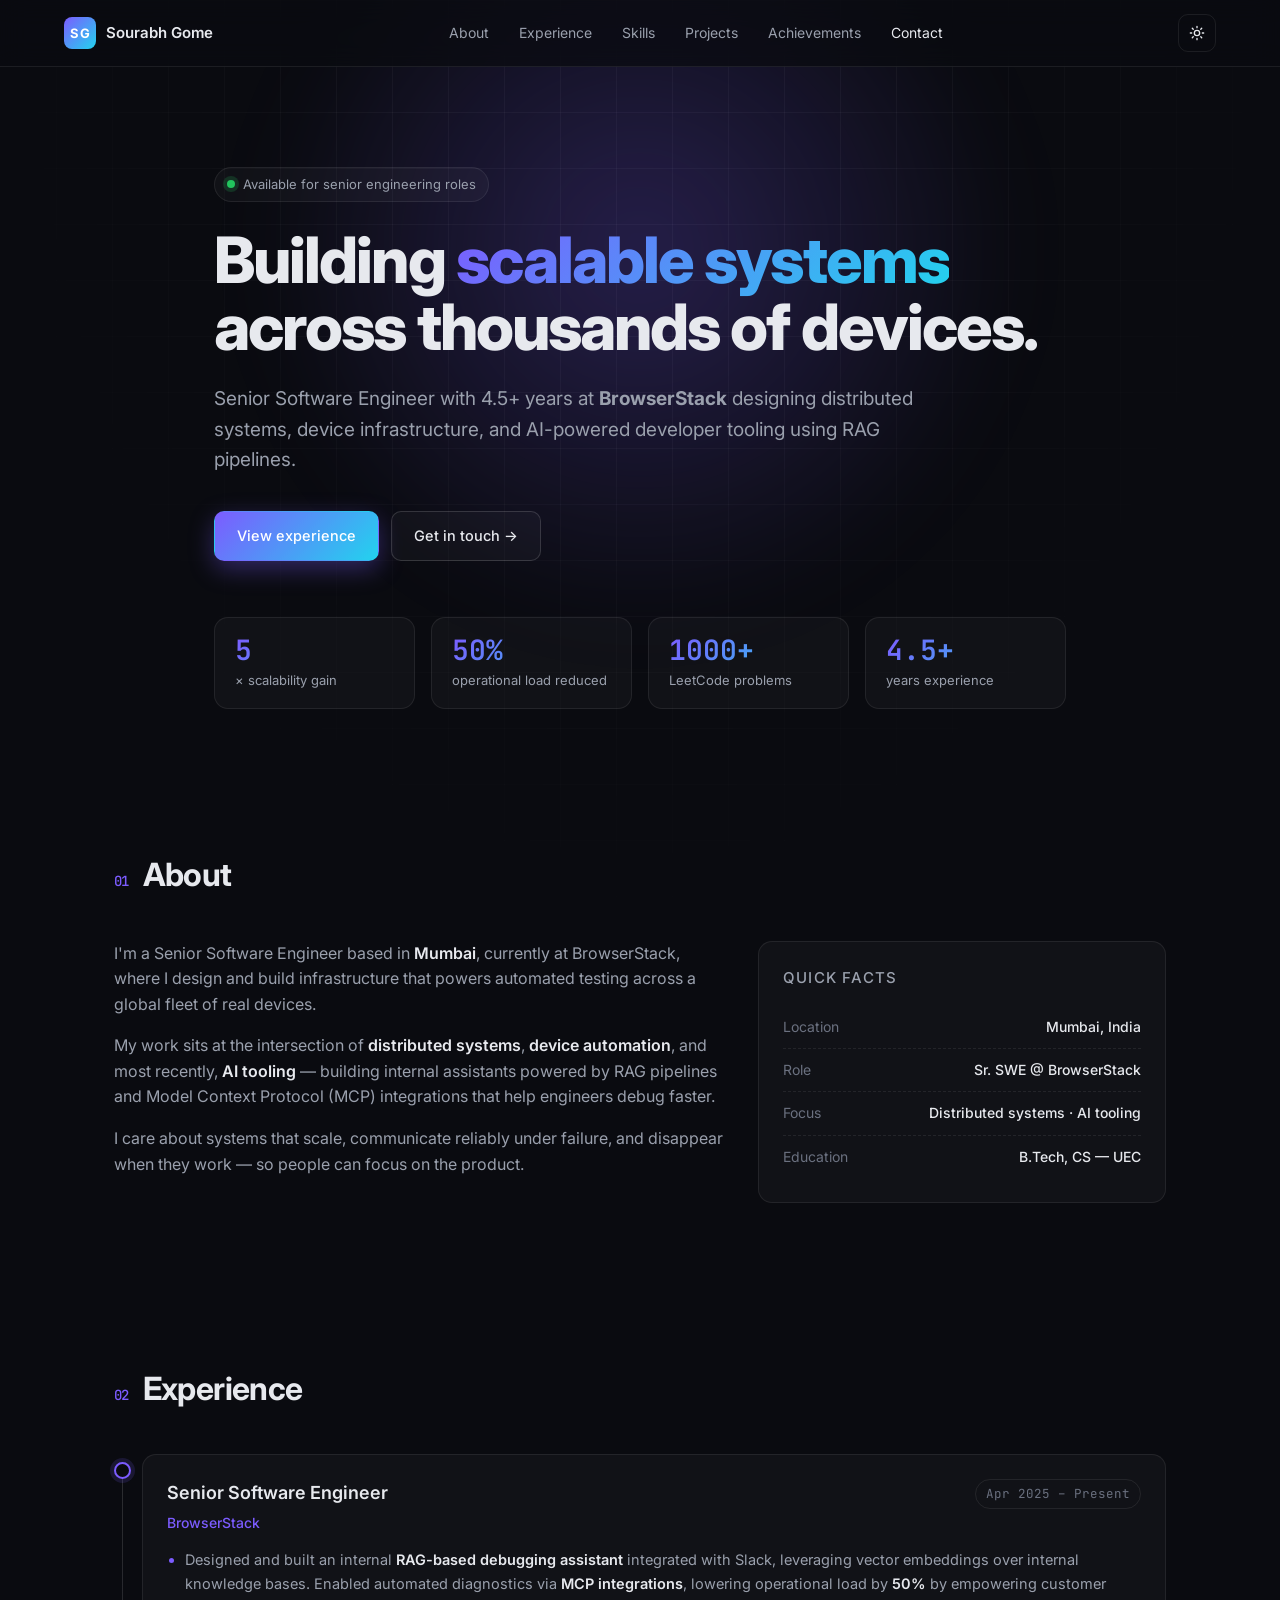
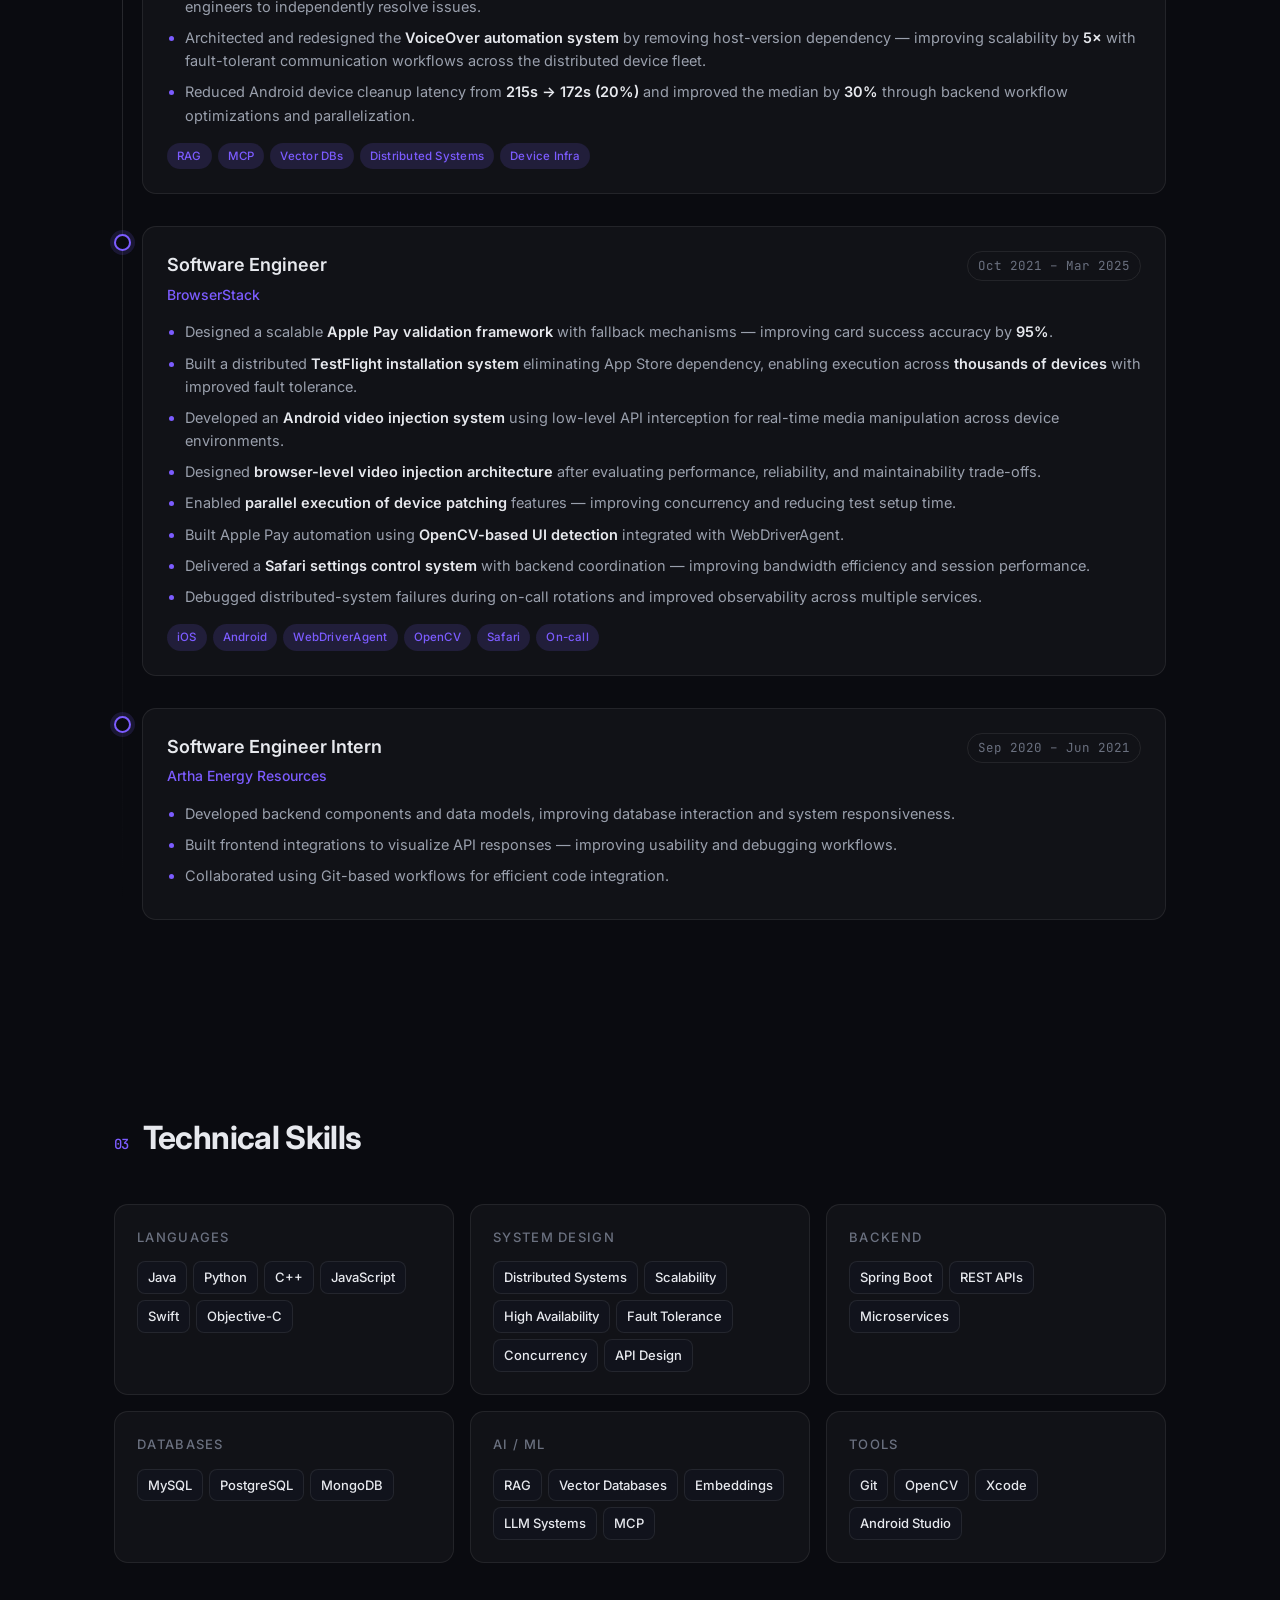
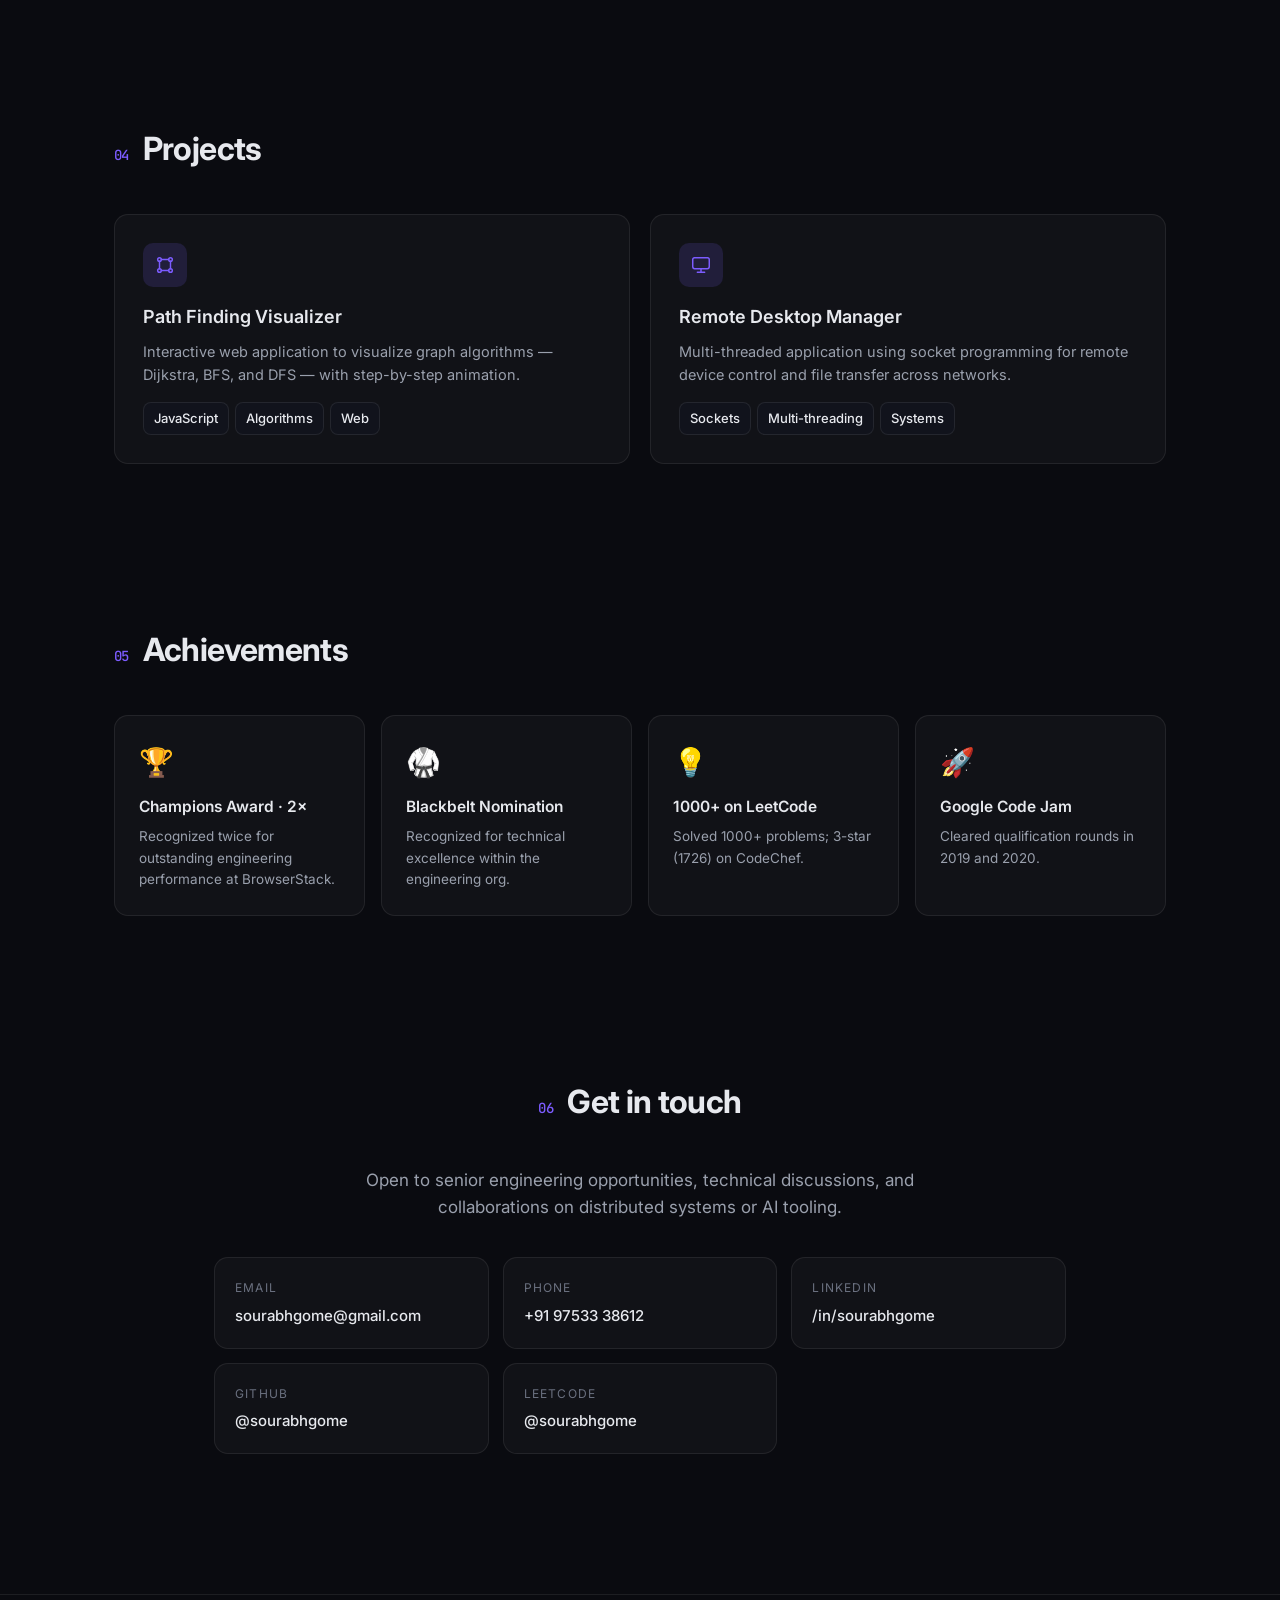
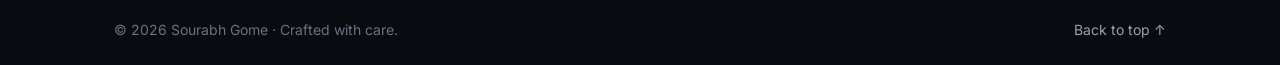
==== index.html @ b6e10403 "Initial portfolio site Single-page portfolio built from resume — hero, experience timeline, skills, " ====
<!DOCTYPE html>
<html lang="en">
<head>
  <meta charset="UTF-8" />
  <meta name="viewport" content="width=device-width, initial-scale=1.0" />
  <title>Sourabh Gome — Senior Software Engineer</title>
  <meta name="description" content="Portfolio of Sourabh Gome — Senior Software Engineer at BrowserStack. Distributed systems, device infrastructure, and AI-powered developer tooling." />
  <link rel="preconnect" href="https://fonts.googleapis.com">
  <link rel="preconnect" href="https://fonts.gstatic.com" crossorigin>
  <link href="https://fonts.googleapis.com/css2?family=Inter:wght@300;400;500;600;700;800&family=JetBrains+Mono:wght@400;500&display=swap" rel="stylesheet">
  <link rel="stylesheet" href="styles.css" />
</head>
<body>
  <div class="bg-grid" aria-hidden="true"></div>
  <div class="bg-glow" aria-hidden="true"></div>

  <header class="nav">
    <div class="nav-inner">
      <a href="#top" class="brand">
        <span class="brand-mark">SG</span>
        <span class="brand-name">Sourabh Gome</span>
      </a>
      <nav class="nav-links" aria-label="Primary">
        <a href="#about">About</a>
        <a href="#experience">Experience</a>
        <a href="#skills">Skills</a>
        <a href="#projects">Projects</a>
        <a href="#achievements">Achievements</a>
        <a href="#contact">Contact</a>
      </nav>
      <button class="theme-toggle" id="themeToggle" aria-label="Toggle theme">
        <svg class="icon-sun" viewBox="0 0 24 24" fill="none" stroke="currentColor" stroke-width="2" stroke-linecap="round" stroke-linejoin="round"><circle cx="12" cy="12" r="4"/><path d="M12 2v2M12 20v2M4.93 4.93l1.41 1.41M17.66 17.66l1.41 1.41M2 12h2M20 12h2M4.93 19.07l1.41-1.41M17.66 6.34l1.41-1.41"/></svg>
        <svg class="icon-moon" viewBox="0 0 24 24" fill="none" stroke="currentColor" stroke-width="2" stroke-linecap="round" stroke-linejoin="round"><path d="M21 12.79A9 9 0 1 1 11.21 3 7 7 0 0 0 21 12.79z"/></svg>
      </button>
    </div>
  </header>

  <main id="top">
    <!-- Hero -->
    <section class="hero">
      <div class="container hero-inner">
        <p class="eyebrow"><span class="dot"></span> Available for senior engineering roles</p>
        <h1 class="hero-title">
          Building <span class="grad">scalable systems</span><br>
          across thousands of devices.
        </h1>
        <p class="hero-sub">
          Senior Software Engineer with 4.5+ years at <strong>BrowserStack</strong> designing
          distributed systems, device infrastructure, and AI-powered developer tooling using RAG pipelines.
        </p>
        <div class="hero-cta">
          <a class="btn btn-primary" href="#experience">View experience</a>
          <a class="btn btn-ghost" href="mailto:sourabhgome@gmail.com">Get in touch →</a>
        </div>

        <div class="stat-row">
          <div class="stat">
            <div class="stat-num" data-target="5">0</div>
            <div class="stat-label">× scalability gain</div>
          </div>
          <div class="stat">
            <div class="stat-num" data-target="50" data-suffix="%">0</div>
            <div class="stat-label">operational load reduced</div>
          </div>
          <div class="stat">
            <div class="stat-num" data-target="1000" data-suffix="+">0</div>
            <div class="stat-label">LeetCode problems</div>
          </div>
          <div class="stat">
            <div class="stat-num" data-target="4.5" data-suffix="+">0</div>
            <div class="stat-label">years experience</div>
          </div>
        </div>
      </div>
    </section>

    <!-- About -->
    <section id="about" class="section">
      <div class="container">
        <h2 class="section-title"><span class="num">01</span> About</h2>
        <div class="about-grid">
          <div class="about-text">
            <p>
              I'm a Senior Software Engineer based in <strong>Mumbai</strong>, currently at
              BrowserStack, where I design and build infrastructure that powers automated
              testing across a global fleet of real devices.
            </p>
            <p>
              My work sits at the intersection of <strong>distributed systems</strong>,
              <strong>device automation</strong>, and most recently, <strong>AI tooling</strong> —
              building internal assistants powered by RAG pipelines and Model Context Protocol (MCP)
              integrations that help engineers debug faster.
            </p>
            <p>
              I care about systems that scale, communicate reliably under failure,
              and disappear when they work — so people can focus on the product.
            </p>
          </div>
          <aside class="about-card">
            <h3>Quick facts</h3>
            <ul class="kv">
              <li><span>Location</span><strong>Mumbai, India</strong></li>
              <li><span>Role</span><strong>Sr. SWE @ BrowserStack</strong></li>
              <li><span>Focus</span><strong>Distributed systems · AI tooling</strong></li>
              <li><span>Education</span><strong>B.Tech, CS — UEC</strong></li>
            </ul>
          </aside>
        </div>
      </div>
    </section>

    <!-- Experience -->
    <section id="experience" class="section">
      <div class="container">
        <h2 class="section-title"><span class="num">02</span> Experience</h2>

        <div class="timeline">
          <article class="tl-item">
            <div class="tl-marker"></div>
            <div class="tl-body">
              <div class="tl-head">
                <div>
                  <h3>Senior Software Engineer</h3>
                  <p class="company">BrowserStack</p>
                </div>
                <span class="period">Apr 2025 – Present</span>
              </div>
              <ul class="bullets">
                <li>
                  Designed and built an internal <strong>RAG-based debugging assistant</strong> integrated with Slack,
                  leveraging vector embeddings over internal knowledge bases. Enabled automated diagnostics via
                  <strong>MCP integrations</strong>, lowering operational load by <strong>50%</strong> by empowering
                  customer engineers to independently resolve issues.
                </li>
                <li>
                  Architected and redesigned the <strong>VoiceOver automation system</strong> by removing host-version
                  dependency — improving scalability by <strong>5×</strong> with fault-tolerant communication workflows
                  across the distributed device fleet.
                </li>
                <li>
                  Reduced Android device cleanup latency from <strong>215s → 172s (20%)</strong> and improved the median
                  by <strong>30%</strong> through backend workflow optimizations and parallelization.
                </li>
              </ul>
              <div class="chips">
                <span class="chip">RAG</span><span class="chip">MCP</span><span class="chip">Vector DBs</span>
                <span class="chip">Distributed Systems</span><span class="chip">Device Infra</span>
              </div>
            </div>
          </article>

          <article class="tl-item">
            <div class="tl-marker"></div>
            <div class="tl-body">
              <div class="tl-head">
                <div>
                  <h3>Software Engineer</h3>
                  <p class="company">BrowserStack</p>
                </div>
                <span class="period">Oct 2021 – Mar 2025</span>
              </div>
              <ul class="bullets">
                <li>Designed a scalable <strong>Apple Pay validation framework</strong> with fallback mechanisms — improving card success accuracy by <strong>95%</strong>.</li>
                <li>Built a distributed <strong>TestFlight installation system</strong> eliminating App Store dependency, enabling execution across <strong>thousands of devices</strong> with improved fault tolerance.</li>
                <li>Developed an <strong>Android video injection system</strong> using low-level API interception for real-time media manipulation across device environments.</li>
                <li>Designed <strong>browser-level video injection architecture</strong> after evaluating performance, reliability, and maintainability trade-offs.</li>
                <li>Enabled <strong>parallel execution of device patching</strong> features — improving concurrency and reducing test setup time.</li>
                <li>Built Apple Pay automation using <strong>OpenCV-based UI detection</strong> integrated with WebDriverAgent.</li>
                <li>Delivered a <strong>Safari settings control system</strong> with backend coordination — improving bandwidth efficiency and session performance.</li>
                <li>Debugged distributed-system failures during on-call rotations and improved observability across multiple services.</li>
              </ul>
              <div class="chips">
                <span class="chip">iOS</span><span class="chip">Android</span><span class="chip">WebDriverAgent</span>
                <span class="chip">OpenCV</span><span class="chip">Safari</span><span class="chip">On-call</span>
              </div>
            </div>
          </article>

          <article class="tl-item">
            <div class="tl-marker"></div>
            <div class="tl-body">
              <div class="tl-head">
                <div>
                  <h3>Software Engineer Intern</h3>
                  <p class="company">Artha Energy Resources</p>
                </div>
                <span class="period">Sep 2020 – Jun 2021</span>
              </div>
              <ul class="bullets">
                <li>Developed backend components and data models, improving database interaction and system responsiveness.</li>
                <li>Built frontend integrations to visualize API responses — improving usability and debugging workflows.</li>
                <li>Collaborated using Git-based workflows for efficient code integration.</li>
              </ul>
            </div>
          </article>
        </div>
      </div>
    </section>

    <!-- Skills -->
    <section id="skills" class="section">
      <div class="container">
        <h2 class="section-title"><span class="num">03</span> Technical Skills</h2>
        <div class="skills-grid">
          <div class="skill-card">
            <h4>Languages</h4>
            <div class="tag-list">
              <span class="tag">Java</span><span class="tag">Python</span><span class="tag">C++</span>
              <span class="tag">JavaScript</span><span class="tag">Swift</span><span class="tag">Objective-C</span>
            </div>
          </div>
          <div class="skill-card">
            <h4>System Design</h4>
            <div class="tag-list">
              <span class="tag">Distributed Systems</span><span class="tag">Scalability</span>
              <span class="tag">High Availability</span><span class="tag">Fault Tolerance</span>
              <span class="tag">Concurrency</span><span class="tag">API Design</span>
            </div>
          </div>
          <div class="skill-card">
            <h4>Backend</h4>
            <div class="tag-list">
              <span class="tag">Spring Boot</span><span class="tag">REST APIs</span>
              <span class="tag">Microservices</span>
            </div>
          </div>
          <div class="skill-card">
            <h4>Databases</h4>
            <div class="tag-list">
              <span class="tag">MySQL</span><span class="tag">PostgreSQL</span><span class="tag">MongoDB</span>
            </div>
          </div>
          <div class="skill-card">
            <h4>AI / ML</h4>
            <div class="tag-list">
              <span class="tag">RAG</span><span class="tag">Vector Databases</span>
              <span class="tag">Embeddings</span><span class="tag">LLM Systems</span>
              <span class="tag">MCP</span>
            </div>
          </div>
          <div class="skill-card">
            <h4>Tools</h4>
            <div class="tag-list">
              <span class="tag">Git</span><span class="tag">OpenCV</span>
              <span class="tag">Xcode</span><span class="tag">Android Studio</span>
            </div>
          </div>
        </div>
      </div>
    </section>

    <!-- Projects -->
    <section id="projects" class="section">
      <div class="container">
        <h2 class="section-title"><span class="num">04</span> Projects</h2>
        <div class="projects-grid">
          <article class="project-card">
            <div class="project-icon">
              <svg viewBox="0 0 24 24" fill="none" stroke="currentColor" stroke-width="1.6" stroke-linecap="round" stroke-linejoin="round"><circle cx="6" cy="6" r="2"/><circle cx="18" cy="18" r="2"/><circle cx="18" cy="6" r="2"/><circle cx="6" cy="18" r="2"/><path d="M8 6h8M6 8v8M18 8v8M8 18h8"/></svg>
            </div>
            <h3>Path Finding Visualizer</h3>
            <p>Interactive web application to visualize graph algorithms — Dijkstra, BFS, and DFS — with step-by-step animation.</p>
            <div class="tag-list">
              <span class="tag">JavaScript</span><span class="tag">Algorithms</span><span class="tag">Web</span>
            </div>
          </article>

          <article class="project-card">
            <div class="project-icon">
              <svg viewBox="0 0 24 24" fill="none" stroke="currentColor" stroke-width="1.6" stroke-linecap="round" stroke-linejoin="round"><rect x="3" y="4" width="18" height="12" rx="2"/><path d="M8 20h8M12 16v4"/></svg>
            </div>
            <h3>Remote Desktop Manager</h3>
            <p>Multi-threaded application using socket programming for remote device control and file transfer across networks.</p>
            <div class="tag-list">
              <span class="tag">Sockets</span><span class="tag">Multi-threading</span><span class="tag">Systems</span>
            </div>
          </article>
        </div>
      </div>
    </section>

    <!-- Achievements -->
    <section id="achievements" class="section">
      <div class="container">
        <h2 class="section-title"><span class="num">05</span> Achievements</h2>
        <div class="ach-grid">
          <div class="ach-card">
            <div class="ach-icon">🏆</div>
            <h4>Champions Award · 2×</h4>
            <p>Recognized twice for outstanding engineering performance at BrowserStack.</p>
          </div>
          <div class="ach-card">
            <div class="ach-icon">🥋</div>
            <h4>Blackbelt Nomination</h4>
            <p>Recognized for technical excellence within the engineering org.</p>
          </div>
          <a class="ach-card ach-link" href="https://leetcode.com/u/sourabhgome/" target="_blank" rel="noopener">
            <div class="ach-icon">💡</div>
            <h4>1000+ on LeetCode</h4>
            <p>Solved 1000+ problems; 3-star (1726) on CodeChef.</p>
          </a>
          <div class="ach-card">
            <div class="ach-icon">🚀</div>
            <h4>Google Code Jam</h4>
            <p>Cleared qualification rounds in 2019 and 2020.</p>
          </div>
        </div>
      </div>
    </section>

    <!-- Contact -->
    <section id="contact" class="section section-contact">
      <div class="container contact-inner">
        <h2 class="section-title center"><span class="num">06</span> Get in touch</h2>
        <p class="contact-lede">
          Open to senior engineering opportunities, technical discussions, and collaborations
          on distributed systems or AI tooling.
        </p>
        <div class="contact-grid">
          <a class="contact-card" href="mailto:sourabhgome@gmail.com">
            <span class="contact-label">Email</span>
            <span class="contact-value">sourabhgome@gmail.com</span>
          </a>
          <a class="contact-card" href="tel:+919753338612">
            <span class="contact-label">Phone</span>
            <span class="contact-value">+91 97533 38612</span>
          </a>
          <a class="contact-card" href="https://linkedin.com/in/sourabhgome" target="_blank" rel="noopener">
            <span class="contact-label">LinkedIn</span>
            <span class="contact-value">/in/sourabhgome</span>
          </a>
          <a class="contact-card" href="https://github.com/sourabhgome" target="_blank" rel="noopener">
            <span class="contact-label">GitHub</span>
            <span class="contact-value">@sourabhgome</span>
          </a>
          <a class="contact-card" href="https://leetcode.com/u/sourabhgome/" target="_blank" rel="noopener">
            <span class="contact-label">LeetCode</span>
            <span class="contact-value">@sourabhgome</span>
          </a>
        </div>
      </div>
    </section>
  </main>

  <footer class="footer">
    <div class="container footer-inner">
      <p>© <span id="year"></span> Sourabh Gome · Crafted with care.</p>
      <a href="#top" class="back-top">Back to top ↑</a>
    </div>
  </footer>

  <script src="script.js"></script>
</body>
</html>
---- styles.css ----
/* ===== Reset & Variables ===== */
*, *::before, *::after { box-sizing: border-box; }
html { scroll-behavior: smooth; }
body { margin: 0; }

:root {
  --bg: #0a0b10;
  --bg-elev: #11131c;
  --bg-card: rgba(255,255,255,0.03);
  --border: rgba(255,255,255,0.08);
  --border-strong: rgba(255,255,255,0.14);
  --text: #e7e9ee;
  --text-dim: #9aa0ad;
  --text-mute: #6b7180;
  --accent: #7c5cff;
  --accent-2: #22d3ee;
  --accent-soft: rgba(124,92,255,0.15);
  --grad: linear-gradient(135deg, #7c5cff 0%, #22d3ee 100%);
  --shadow: 0 10px 30px rgba(0,0,0,0.35);
  --radius: 14px;
}

[data-theme="light"] {
  --bg: #fafbfc;
  --bg-elev: #ffffff;
  --bg-card: rgba(0,0,0,0.02);
  --border: rgba(0,0,0,0.08);
  --border-strong: rgba(0,0,0,0.15);
  --text: #1a1d24;
  --text-dim: #555c6b;
  --text-mute: #8a91a1;
  --accent: #6a4dff;
  --accent-2: #06b6d4;
  --accent-soft: rgba(106,77,255,0.10);
  --shadow: 0 10px 30px rgba(0,0,0,0.06);
}

body {
  font-family: 'Inter', -apple-system, BlinkMacSystemFont, 'Segoe UI', Roboto, sans-serif;
  background: var(--bg);
  color: var(--text);
  line-height: 1.6;
  -webkit-font-smoothing: antialiased;
  -moz-osx-font-smoothing: grayscale;
  overflow-x: hidden;
}

/* ===== Backgrounds ===== */
.bg-grid {
  position: fixed; inset: 0;
  background-image:
    linear-gradient(var(--border) 1px, transparent 1px),
    linear-gradient(90deg, var(--border) 1px, transparent 1px);
  background-size: 56px 56px;
  mask-image: radial-gradient(ellipse at top, black 30%, transparent 75%);
  -webkit-mask-image: radial-gradient(ellipse at top, black 30%, transparent 75%);
  opacity: 0.5;
  pointer-events: none;
  z-index: 0;
}
.bg-glow {
  position: fixed;
  top: -200px; left: 50%;
  transform: translateX(-50%);
  width: 900px; height: 900px;
  background: radial-gradient(circle, rgba(124,92,255,0.25) 0%, transparent 60%);
  filter: blur(40px);
  pointer-events: none;
  z-index: 0;
}
[data-theme="light"] .bg-glow {
  background: radial-gradient(circle, rgba(124,92,255,0.12) 0%, transparent 60%);
}

/* ===== Layout ===== */
.container { max-width: 1100px; margin: 0 auto; padding: 0 24px; position: relative; z-index: 1; }
main { position: relative; z-index: 1; }

/* ===== Nav ===== */
.nav {
  position: sticky; top: 0;
  z-index: 50;
  backdrop-filter: blur(14px);
  -webkit-backdrop-filter: blur(14px);
  background: color-mix(in srgb, var(--bg) 75%, transparent);
  border-bottom: 1px solid var(--border);
}
.nav-inner {
  max-width: 1200px; margin: 0 auto;
  padding: 14px 24px;
  display: flex; align-items: center; justify-content: space-between; gap: 16px;
}
.brand { display: flex; align-items: center; gap: 10px; text-decoration: none; color: var(--text); font-weight: 600; }
.brand-mark {
  width: 32px; height: 32px;
  border-radius: 8px;
  background: var(--grad);
  display: grid; place-items: center;
  color: #fff; font-size: 13px; font-weight: 700;
  letter-spacing: 0.5px;
}
.brand-name { font-size: 15px; }
.nav-links { display: flex; gap: 6px; }
.nav-links a {
  color: var(--text-dim);
  text-decoration: none;
  font-size: 14px;
  padding: 6px 12px;
  border-radius: 8px;
  transition: color .2s, background .2s;
}
.nav-links a:hover { color: var(--text); background: var(--bg-card); }

.theme-toggle {
  background: transparent;
  border: 1px solid var(--border);
  color: var(--text);
  width: 38px; height: 38px;
  border-radius: 10px;
  display: grid; place-items: center;
  cursor: pointer;
  transition: border-color .2s, background .2s;
}
.theme-toggle:hover { border-color: var(--border-strong); background: var(--bg-card); }
.theme-toggle svg { width: 16px; height: 16px; }
.theme-toggle .icon-moon { display: none; }
[data-theme="light"] .theme-toggle .icon-sun { display: none; }
[data-theme="light"] .theme-toggle .icon-moon { display: block; }

@media (max-width: 720px) {
  .nav-links { display: none; }
}

/* ===== Hero ===== */
.hero { padding: 100px 0 60px; }
.hero-inner { max-width: 900px; }
.eyebrow {
  display: inline-flex; align-items: center; gap: 8px;
  font-size: 13px; color: var(--text-dim);
  padding: 6px 12px;
  border: 1px solid var(--border);
  border-radius: 999px;
  background: var(--bg-card);
  margin: 0 0 24px;
}
.dot {
  width: 8px; height: 8px; border-radius: 50%;
  background: #22c55e;
  box-shadow: 0 0 0 4px rgba(34,197,94,0.18);
  animation: pulse 2s ease-in-out infinite;
}
@keyframes pulse {
  0%, 100% { box-shadow: 0 0 0 4px rgba(34,197,94,0.18); }
  50% { box-shadow: 0 0 0 8px rgba(34,197,94,0.05); }
}

.hero-title {
  font-size: clamp(36px, 6vw, 64px);
  line-height: 1.05;
  font-weight: 800;
  letter-spacing: -0.03em;
  margin: 0 0 24px;
}
.grad {
  background: var(--grad);
  -webkit-background-clip: text;
  background-clip: text;
  color: transparent;
}
.hero-sub {
  font-size: clamp(16px, 1.6vw, 19px);
  color: var(--text-dim);
  max-width: 700px;
  margin: 0 0 36px;
}
.hero-cta { display: flex; gap: 12px; flex-wrap: wrap; margin-bottom: 56px; }
.btn {
  display: inline-flex; align-items: center; gap: 8px;
  padding: 12px 22px;
  border-radius: 10px;
  font-weight: 500;
  font-size: 14.5px;
  text-decoration: none;
  transition: transform .15s ease, box-shadow .2s ease, background .2s;
  cursor: pointer;
  border: 1px solid transparent;
}
.btn-primary {
  background: var(--grad);
  color: #fff;
  box-shadow: 0 8px 24px rgba(124,92,255,0.35);
}
.btn-primary:hover { transform: translateY(-1px); box-shadow: 0 12px 28px rgba(124,92,255,0.45); }
.btn-ghost {
  color: var(--text);
  border-color: var(--border-strong);
  background: var(--bg-card);
}
.btn-ghost:hover { background: var(--accent-soft); border-color: var(--accent); }

/* ===== Stats ===== */
.stat-row {
  display: grid;
  grid-template-columns: repeat(4, 1fr);
  gap: 16px;
  margin-top: 24px;
}
.stat {
  padding: 18px 20px;
  border: 1px solid var(--border);
  border-radius: var(--radius);
  background: var(--bg-card);
  transition: border-color .25s, transform .25s;
}
.stat:hover { border-color: var(--border-strong); transform: translateY(-2px); }
.stat-num {
  font-family: 'JetBrains Mono', monospace;
  font-size: 28px;
  font-weight: 600;
  background: var(--grad);
  -webkit-background-clip: text;
  background-clip: text;
  color: transparent;
  line-height: 1;
}
.stat-label { font-size: 13px; color: var(--text-dim); margin-top: 6px; }
@media (max-width: 720px) {
  .stat-row { grid-template-columns: repeat(2, 1fr); }
}

/* ===== Sections ===== */
.section { padding: 80px 0; }
.section-title {
  font-size: clamp(24px, 3vw, 32px);
  font-weight: 700;
  letter-spacing: -0.02em;
  margin: 0 0 40px;
  display: flex; align-items: baseline; gap: 14px;
}
.section-title.center { justify-content: center; text-align: center; }
.section-title .num {
  font-family: 'JetBrains Mono', monospace;
  font-size: 14px;
  color: var(--accent);
  font-weight: 500;
}

/* ===== About ===== */
.about-grid {
  display: grid;
  grid-template-columns: 1.5fr 1fr;
  gap: 32px;
  align-items: start;
}
.about-text p { color: var(--text-dim); margin: 0 0 16px; font-size: 16px; }
.about-text strong { color: var(--text); font-weight: 600; }
.about-card {
  padding: 24px;
  border: 1px solid var(--border);
  border-radius: var(--radius);
  background: var(--bg-card);
}
.about-card h3 { margin: 0 0 16px; font-size: 15px; color: var(--text-dim); font-weight: 500; text-transform: uppercase; letter-spacing: 0.08em; }
.kv { list-style: none; padding: 0; margin: 0; }
.kv li {
  display: flex; justify-content: space-between; gap: 16px;
  padding: 10px 0;
  border-bottom: 1px dashed var(--border);
  font-size: 14px;
}
.kv li:last-child { border-bottom: 0; }
.kv span { color: var(--text-mute); }
.kv strong { color: var(--text); font-weight: 500; text-align: right; }
@media (max-width: 760px) {
  .about-grid { grid-template-columns: 1fr; }
}

/* ===== Timeline ===== */
.timeline { position: relative; padding-left: 28px; }
.timeline::before {
  content: '';
  position: absolute; left: 8px; top: 8px; bottom: 8px;
  width: 1px;
  background: linear-gradient(to bottom, var(--border-strong), transparent);
}
.tl-item { position: relative; margin-bottom: 32px; }
.tl-marker {
  position: absolute; left: -28px; top: 8px;
  width: 17px; height: 17px;
  border-radius: 50%;
  background: var(--bg);
  border: 2px solid var(--accent);
  box-shadow: 0 0 0 4px var(--accent-soft);
}
.tl-body {
  border: 1px solid var(--border);
  border-radius: var(--radius);
  padding: 24px;
  background: var(--bg-card);
  transition: border-color .25s, transform .25s;
}
.tl-body:hover { border-color: var(--border-strong); transform: translateX(2px); }
.tl-head {
  display: flex; justify-content: space-between; align-items: flex-start; gap: 16px;
  margin-bottom: 14px; flex-wrap: wrap;
}
.tl-head h3 { margin: 0 0 4px; font-size: 18px; font-weight: 600; }
.company { margin: 0; color: var(--accent); font-weight: 500; font-size: 14px; }
.period {
  font-family: 'JetBrains Mono', monospace;
  font-size: 12.5px;
  color: var(--text-mute);
  white-space: nowrap;
  padding: 4px 10px;
  border: 1px solid var(--border);
  border-radius: 999px;
}
.bullets { margin: 0; padding-left: 18px; }
.bullets li { color: var(--text-dim); margin-bottom: 8px; font-size: 14.5px; }
.bullets li::marker { color: var(--accent); }
.bullets strong { color: var(--text); font-weight: 600; }

.chips { display: flex; flex-wrap: wrap; gap: 6px; margin-top: 16px; }
.chip {
  font-size: 11.5px;
  padding: 4px 10px;
  background: var(--accent-soft);
  color: var(--accent);
  border-radius: 999px;
  font-weight: 500;
  letter-spacing: 0.02em;
}

/* ===== Skills ===== */
.skills-grid {
  display: grid;
  grid-template-columns: repeat(auto-fit, minmax(260px, 1fr));
  gap: 16px;
}
.skill-card {
  padding: 22px;
  border: 1px solid var(--border);
  border-radius: var(--radius);
  background: var(--bg-card);
  transition: border-color .25s, transform .25s;
}
.skill-card:hover { border-color: var(--accent); transform: translateY(-3px); }
.skill-card h4 {
  margin: 0 0 14px;
  font-size: 13px;
  color: var(--text-mute);
  font-weight: 500;
  text-transform: uppercase;
  letter-spacing: 0.1em;
}
.tag-list { display: flex; flex-wrap: wrap; gap: 6px; }
.tag {
  font-size: 13px;
  padding: 5px 10px;
  border: 1px solid var(--border);
  border-radius: 8px;
  color: var(--text);
  background: var(--bg-elev);
  font-weight: 500;
}

/* ===== Projects ===== */
.projects-grid {
  display: grid;
  grid-template-columns: repeat(auto-fit, minmax(300px, 1fr));
  gap: 20px;
}
.project-card {
  padding: 28px;
  border: 1px solid var(--border);
  border-radius: var(--radius);
  background: var(--bg-card);
  transition: border-color .25s, transform .25s;
  position: relative;
  overflow: hidden;
}
.project-card::before {
  content: '';
  position: absolute; inset: 0;
  background: var(--grad);
  opacity: 0;
  transition: opacity .25s;
  pointer-events: none;
  z-index: 0;
}
.project-card:hover { border-color: var(--accent); transform: translateY(-3px); }
.project-card:hover::before { opacity: 0.04; }
.project-card > * { position: relative; z-index: 1; }
.project-icon {
  width: 44px; height: 44px;
  border-radius: 10px;
  background: var(--accent-soft);
  color: var(--accent);
  display: grid; place-items: center;
  margin-bottom: 16px;
}
.project-icon svg { width: 22px; height: 22px; }
.project-card h3 { margin: 0 0 8px; font-size: 18px; font-weight: 600; }
.project-card p { margin: 0 0 16px; color: var(--text-dim); font-size: 14.5px; }

/* ===== Achievements ===== */
.ach-grid {
  display: grid;
  grid-template-columns: repeat(auto-fit, minmax(220px, 1fr));
  gap: 16px;
}
.ach-card {
  padding: 24px;
  border: 1px solid var(--border);
  border-radius: var(--radius);
  background: var(--bg-card);
  transition: border-color .25s, transform .25s;
}
.ach-card:hover { border-color: var(--border-strong); transform: translateY(-3px); }
.ach-link { text-decoration: none; color: inherit; display: block; }
.ach-link:hover { border-color: var(--accent); background: var(--accent-soft); }
.ach-icon { font-size: 28px; margin-bottom: 10px; }
.ach-card h4 { margin: 0 0 6px; font-size: 15.5px; font-weight: 600; }
.ach-card p { margin: 0; color: var(--text-dim); font-size: 13.5px; }

/* ===== Contact ===== */
.section-contact { padding-bottom: 100px; }
.contact-inner { max-width: 900px; text-align: center; }
.contact-lede {
  font-size: 17px; color: var(--text-dim);
  max-width: 600px; margin: 0 auto 36px;
}
.contact-grid {
  display: grid;
  grid-template-columns: repeat(auto-fit, minmax(240px, 1fr));
  gap: 14px;
  text-align: left;
}
.contact-card {
  padding: 20px;
  border: 1px solid var(--border);
  border-radius: var(--radius);
  background: var(--bg-card);
  text-decoration: none;
  color: var(--text);
  display: flex; flex-direction: column; gap: 6px;
  transition: border-color .2s, transform .2s, background .2s;
}
.contact-card:hover {
  border-color: var(--accent);
  background: var(--accent-soft);
  transform: translateY(-2px);
}
.contact-label {
  font-size: 12px; color: var(--text-mute);
  text-transform: uppercase; letter-spacing: 0.1em;
}
.contact-value { font-size: 15px; font-weight: 500; }

/* ===== Footer ===== */
.footer {
  border-top: 1px solid var(--border);
  padding: 24px 0;
  margin-top: 40px;
  position: relative; z-index: 1;
}
.footer-inner {
  display: flex; justify-content: space-between; align-items: center;
  flex-wrap: wrap; gap: 12px;
}
.footer p { margin: 0; color: var(--text-mute); font-size: 14px; }
.back-top { color: var(--text-dim); text-decoration: none; font-size: 14px; }
.back-top:hover { color: var(--accent); }

/* ===== Reveal animation ===== */
.reveal { opacity: 0; transform: translateY(20px); transition: opacity .6s ease, transform .6s ease; }
.reveal.visible { opacity: 1; transform: translateY(0); }

@media (prefers-reduced-motion: reduce) {
  *, *::before, *::after { animation-duration: 0.001s !important; transition-duration: 0.001s !important; }
  html { scroll-behavior: auto; }
}
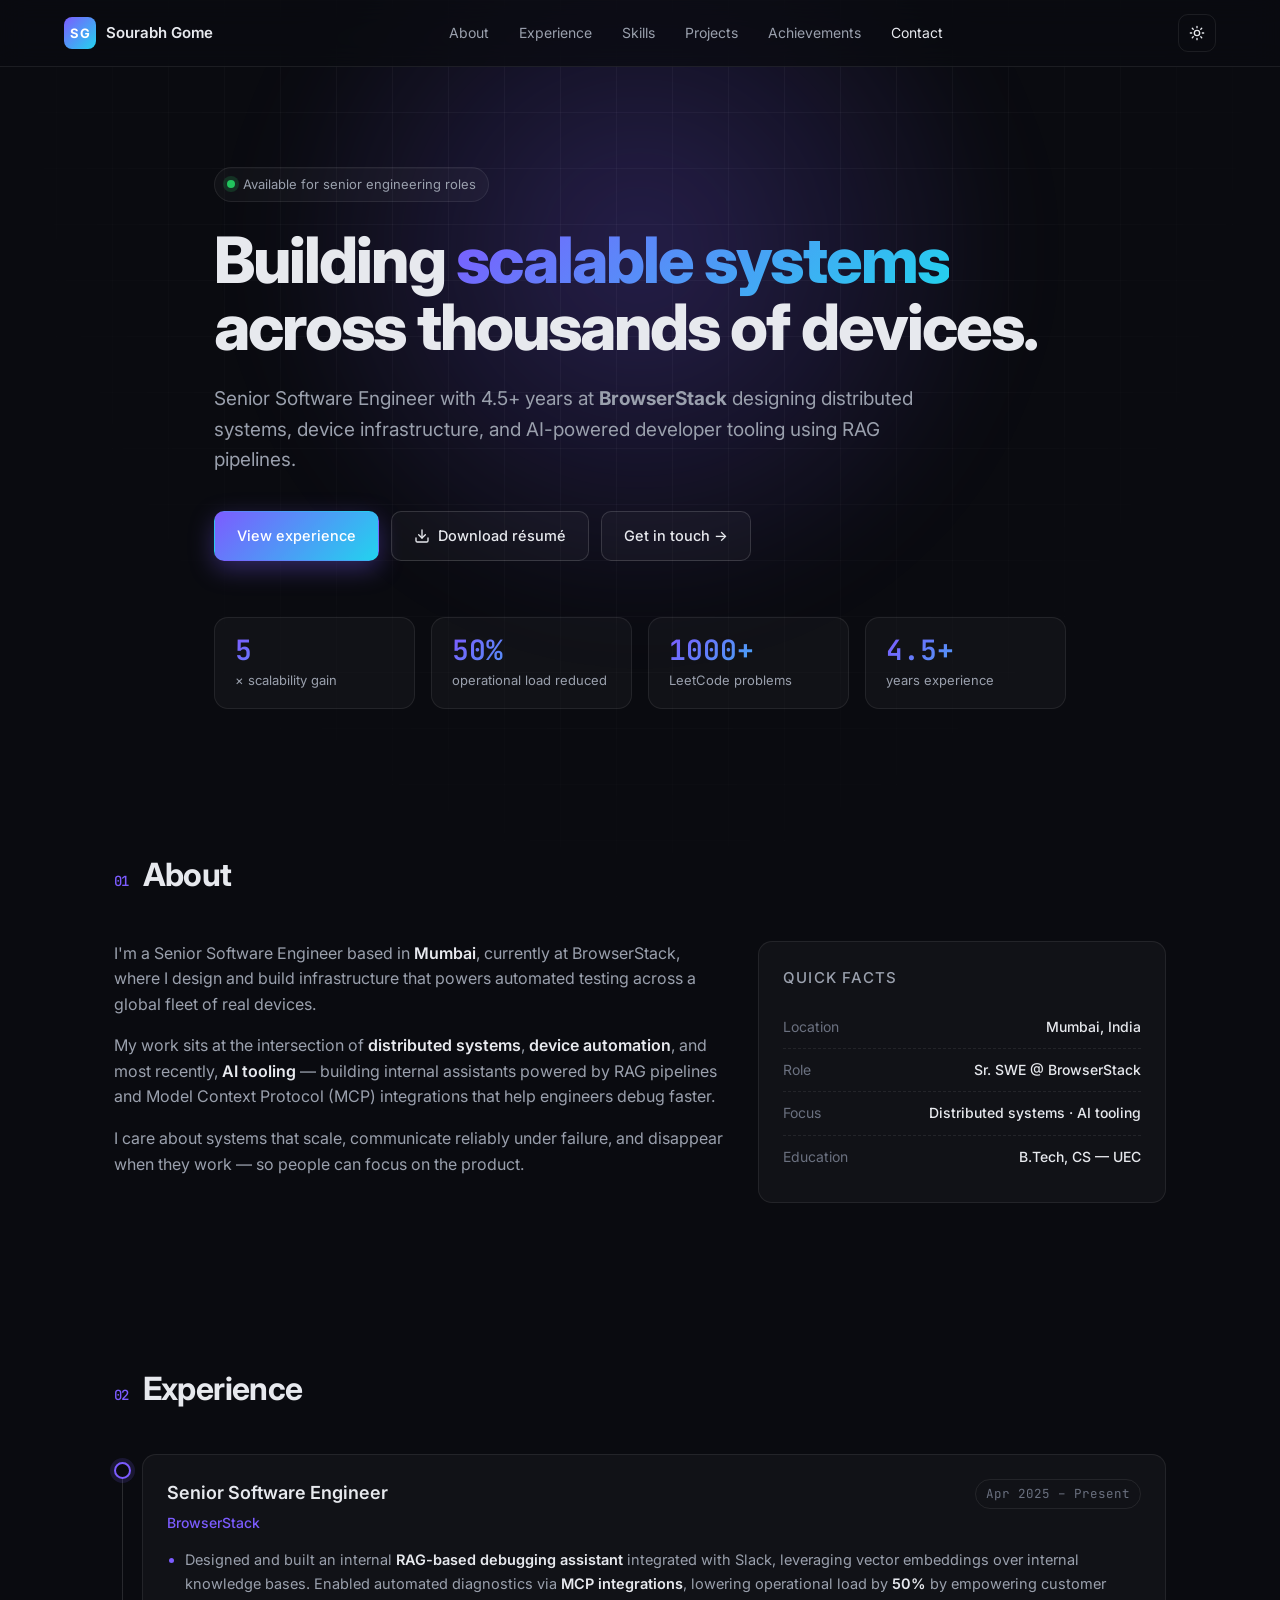
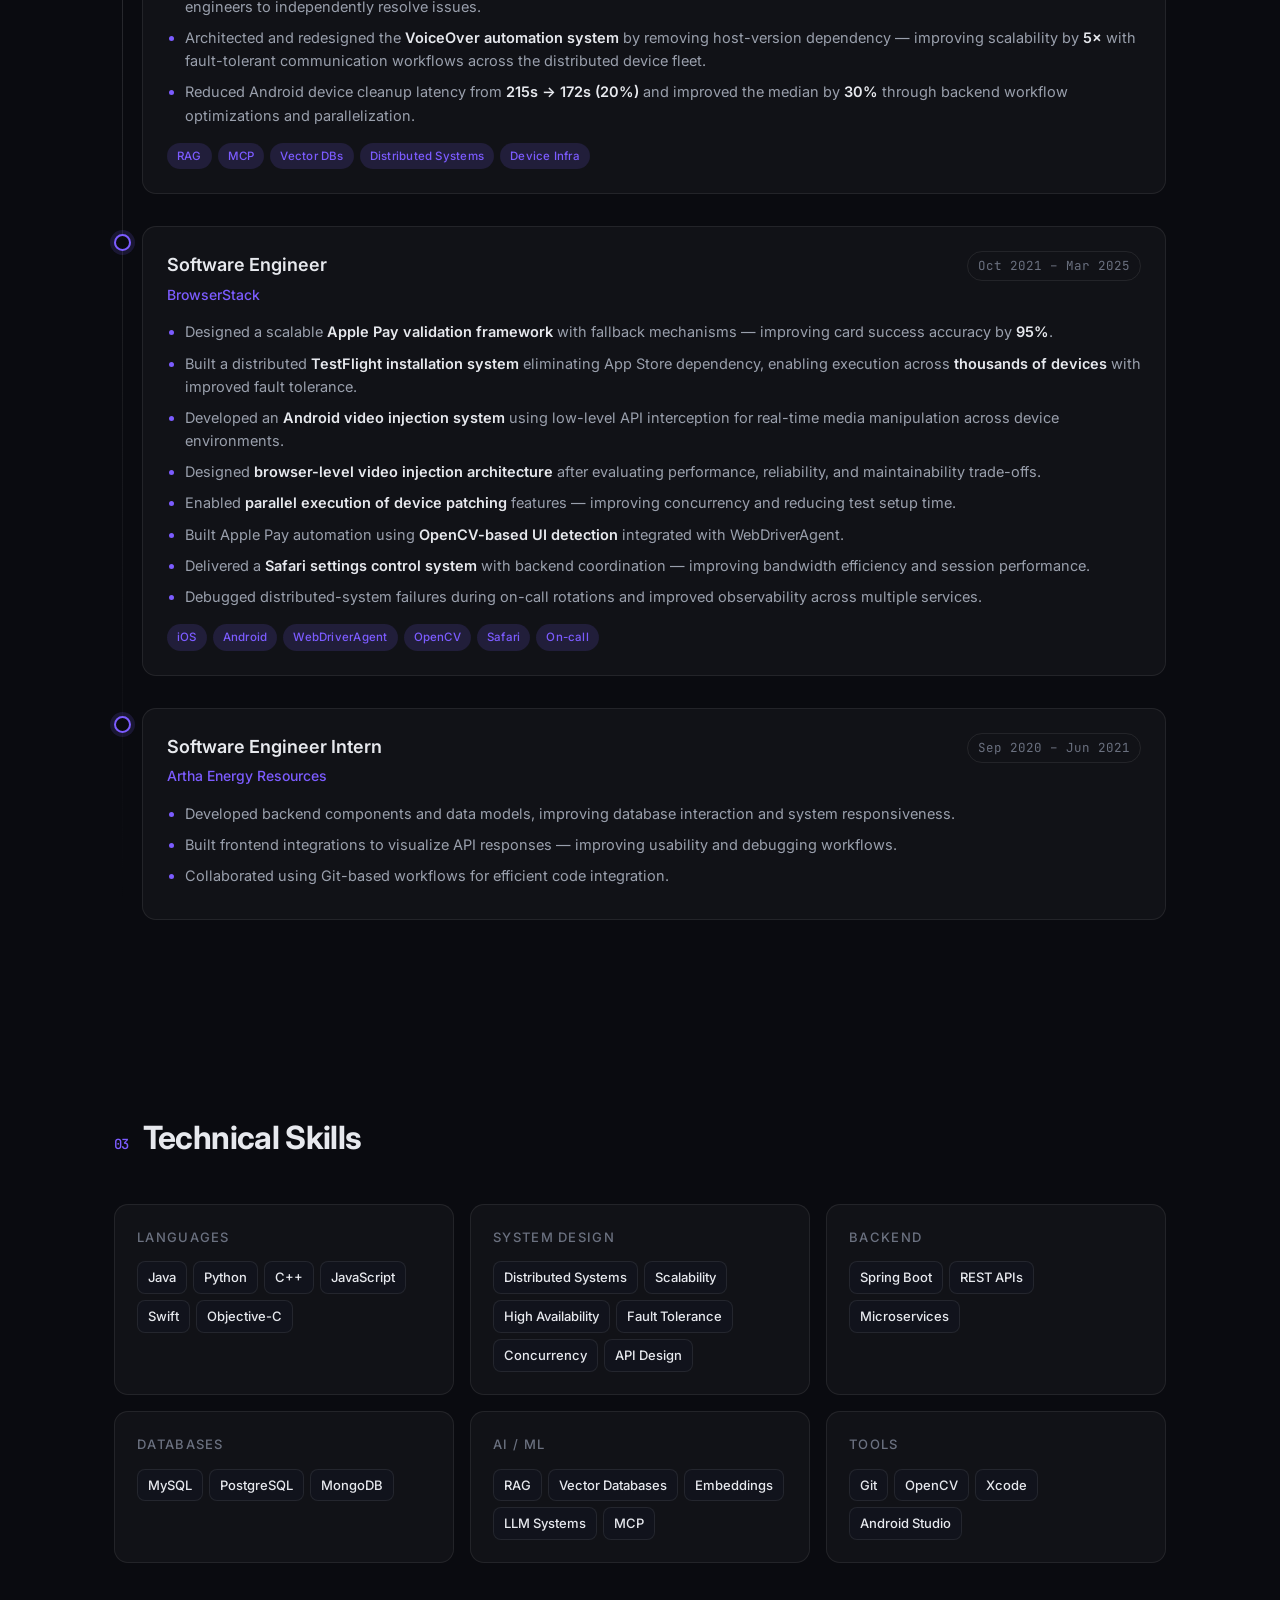
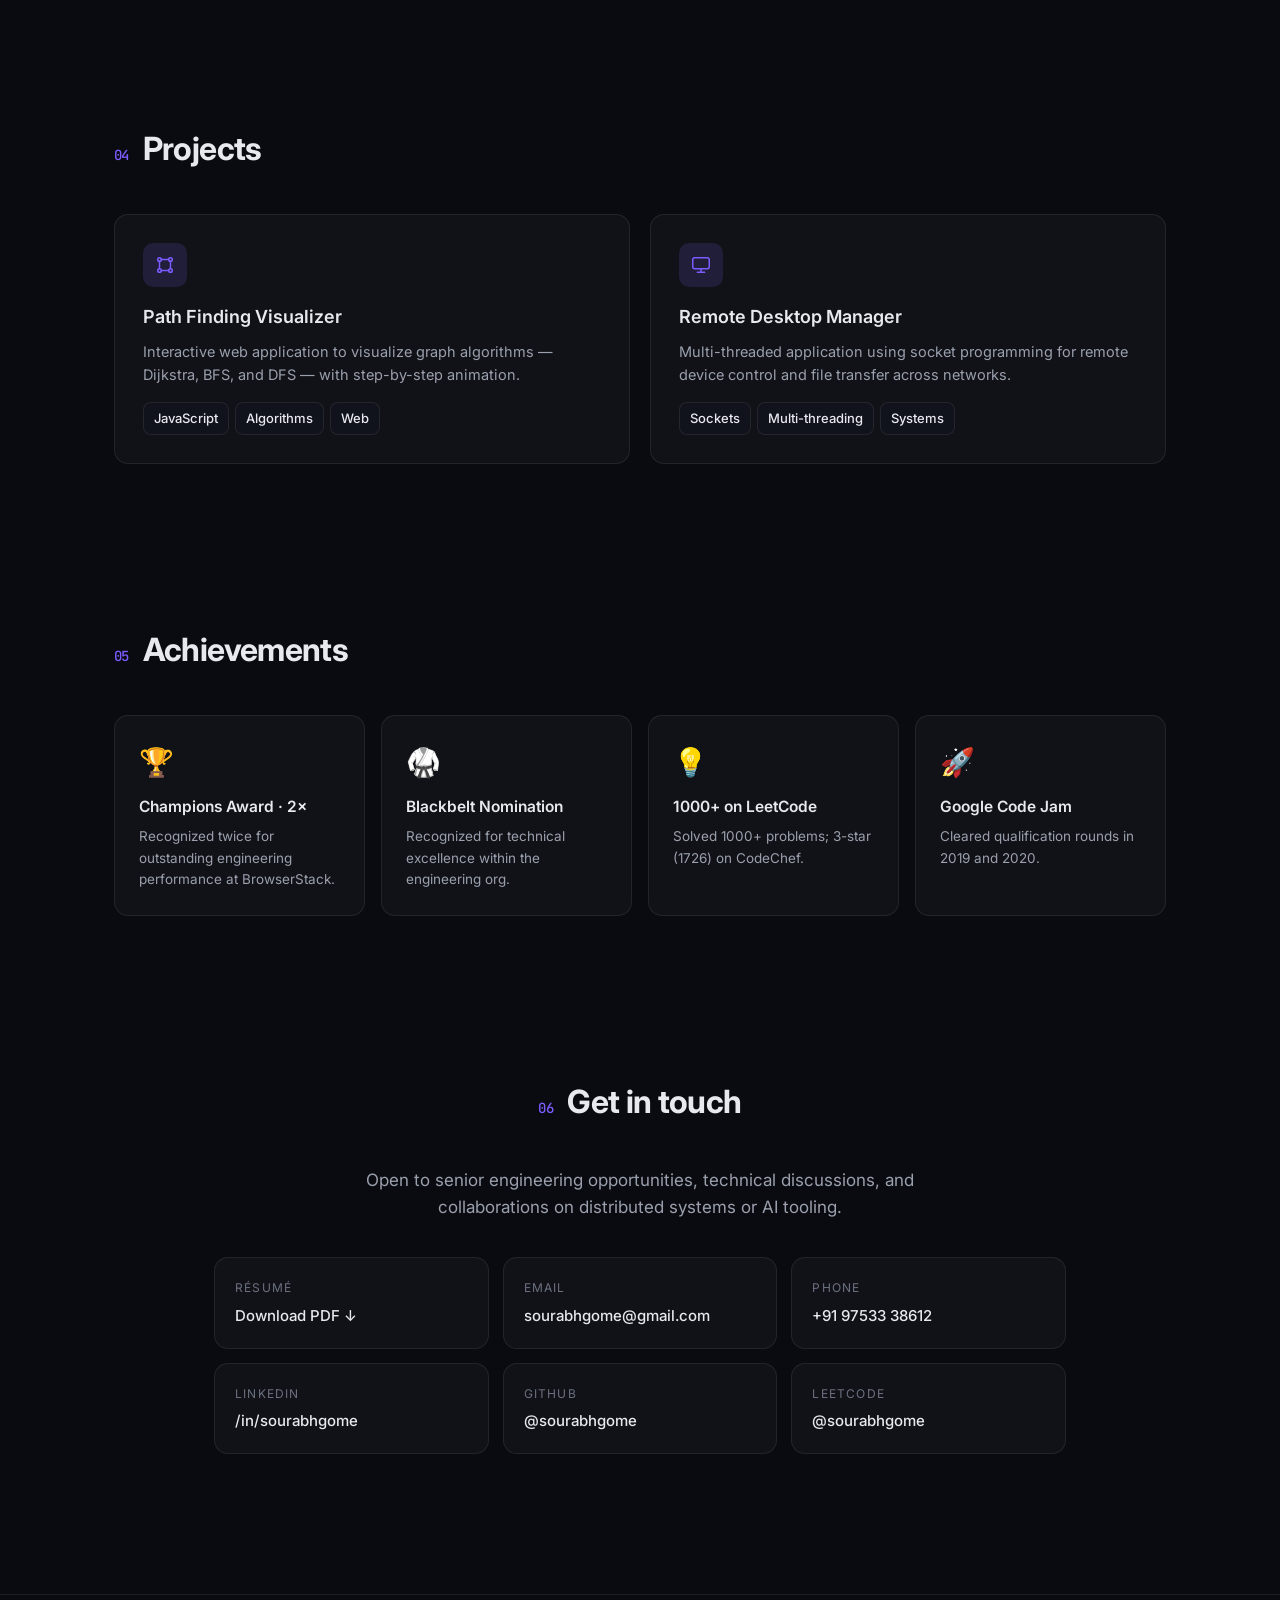
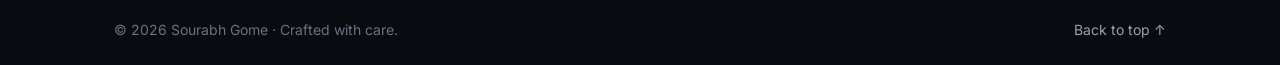
==== commit 3024906a: "Add downloadable résumé to original portfolio - Adds 'Download résumé' button to hero CTAs with down" ====
--- a/index.html
+++ b/index.html
@@ -50,6 +50,10 @@
         </p>
         <div class="hero-cta">
           <a class="btn btn-primary" href="#experience">View experience</a>
+          <a class="btn btn-ghost" href="Sourabh_Gome_Resume.pdf" download>
+            <svg viewBox="0 0 24 24" width="16" height="16" fill="none" stroke="currentColor" stroke-width="2" stroke-linecap="round" stroke-linejoin="round"><path d="M21 15v4a2 2 0 0 1-2 2H5a2 2 0 0 1-2-2v-4"/><polyline points="7 10 12 15 17 10"/><line x1="12" y1="15" x2="12" y2="3"/></svg>
+            Download résumé
+          </a>
           <a class="btn btn-ghost" href="mailto:sourabhgome@gmail.com">Get in touch →</a>
         </div>
 
@@ -317,6 +321,10 @@
           on distributed systems or AI tooling.
         </p>
         <div class="contact-grid">
+          <a class="contact-card" href="Sourabh_Gome_Resume.pdf" download>
+            <span class="contact-label">Résumé</span>
+            <span class="contact-value">Download PDF ↓</span>
+          </a>
           <a class="contact-card" href="mailto:sourabhgome@gmail.com">
             <span class="contact-label">Email</span>
             <span class="contact-value">sourabhgome@gmail.com</span>
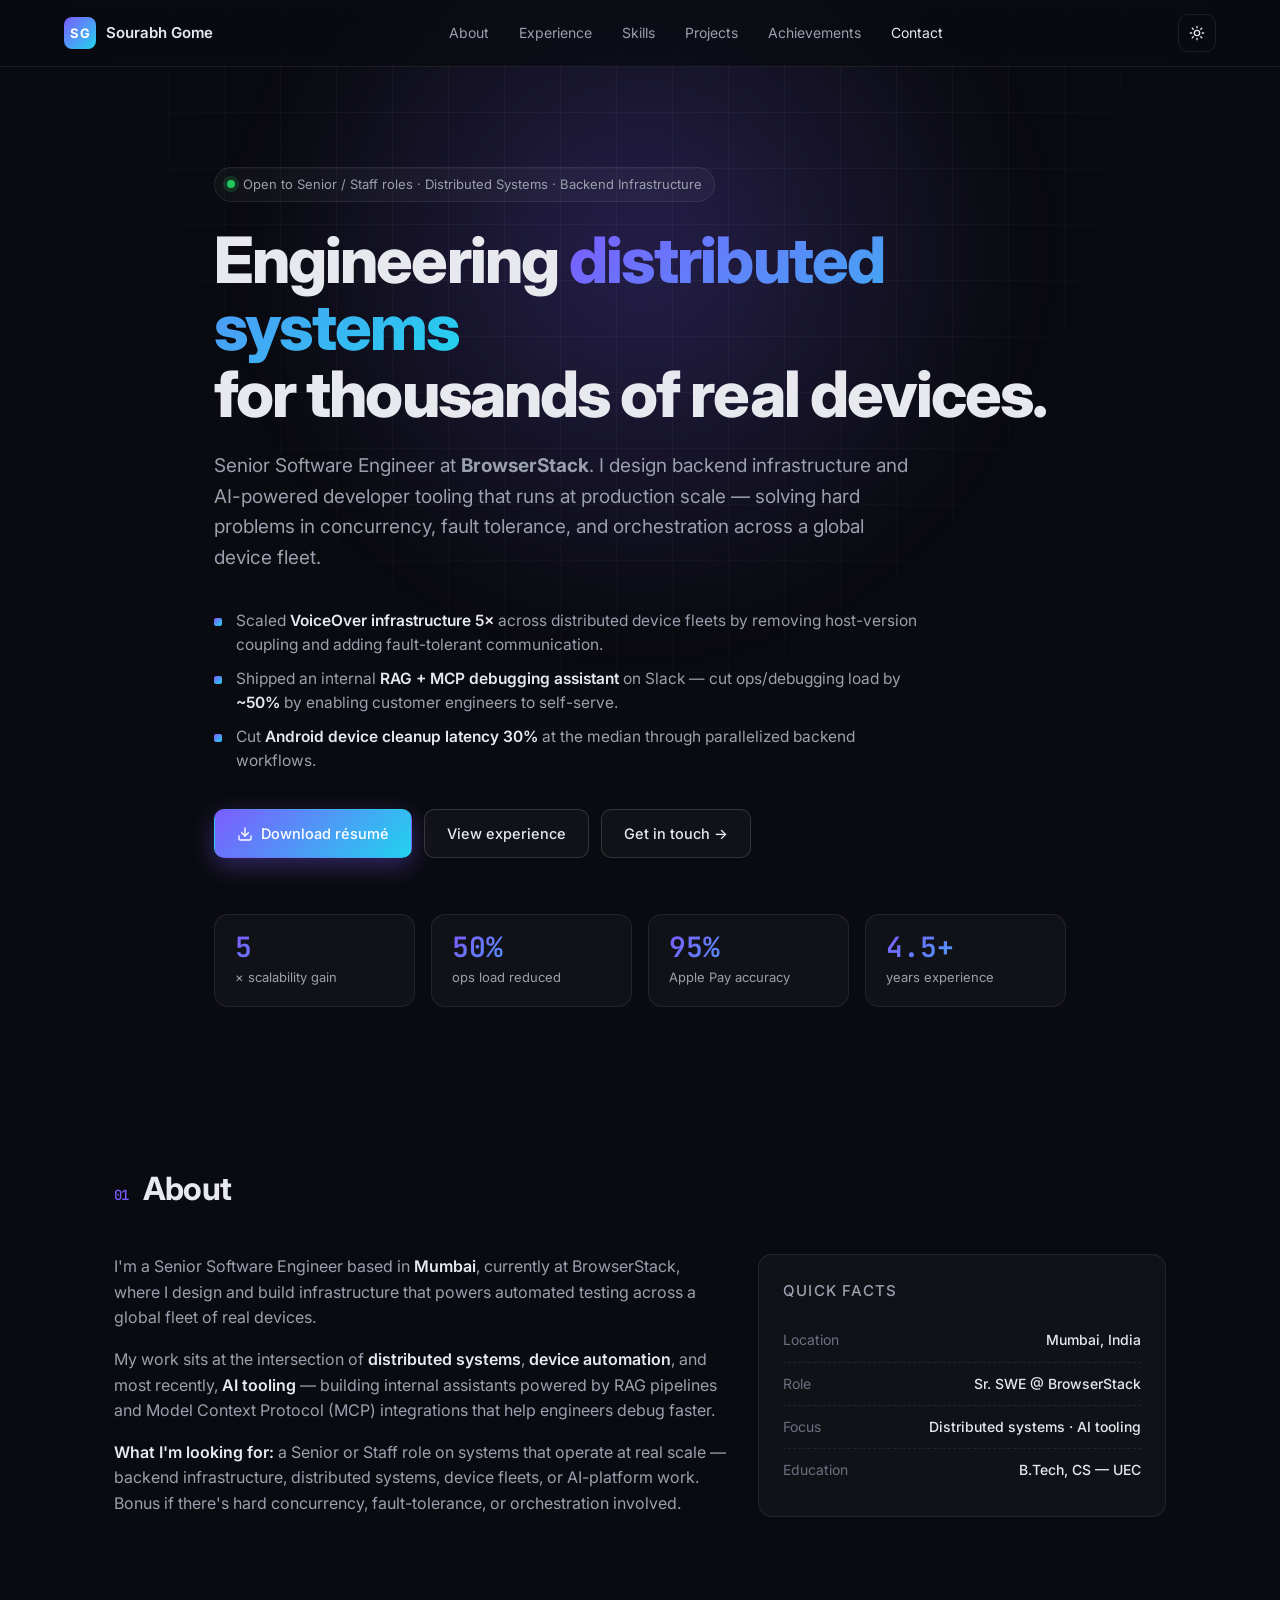
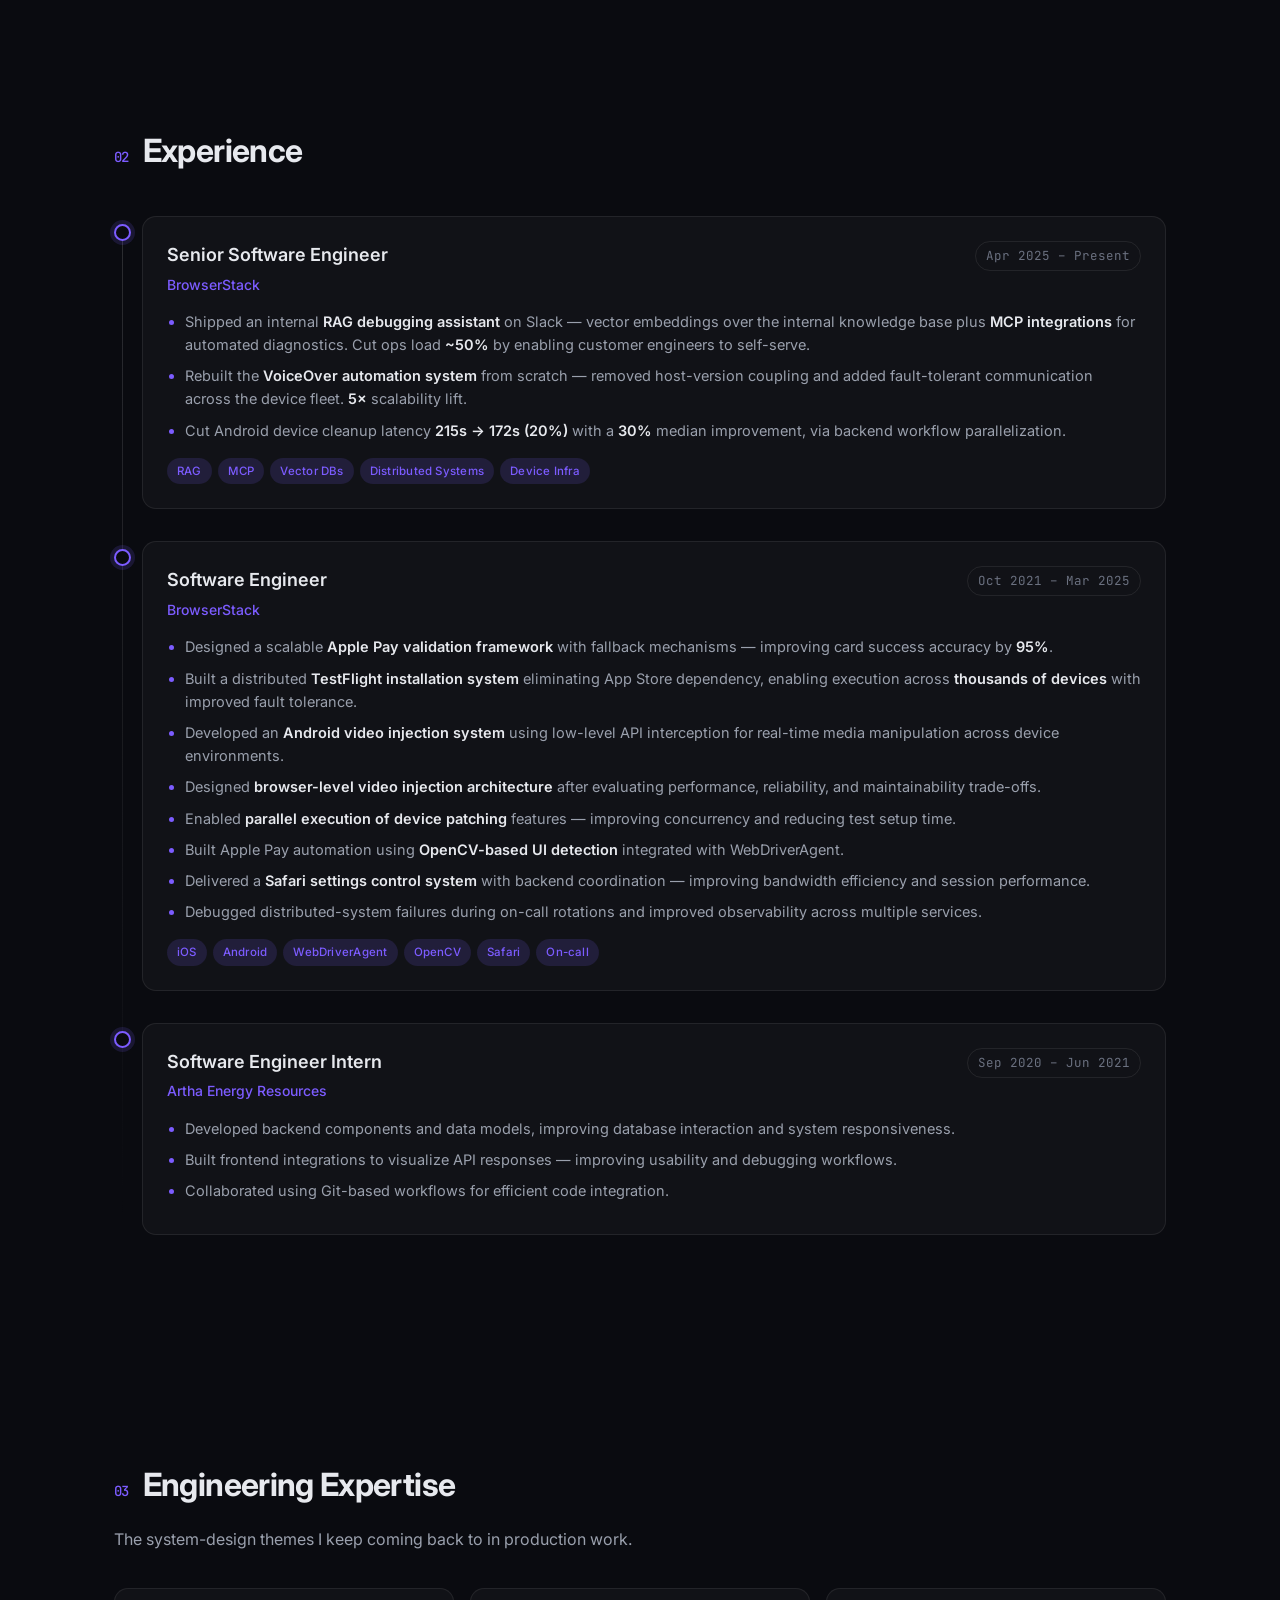
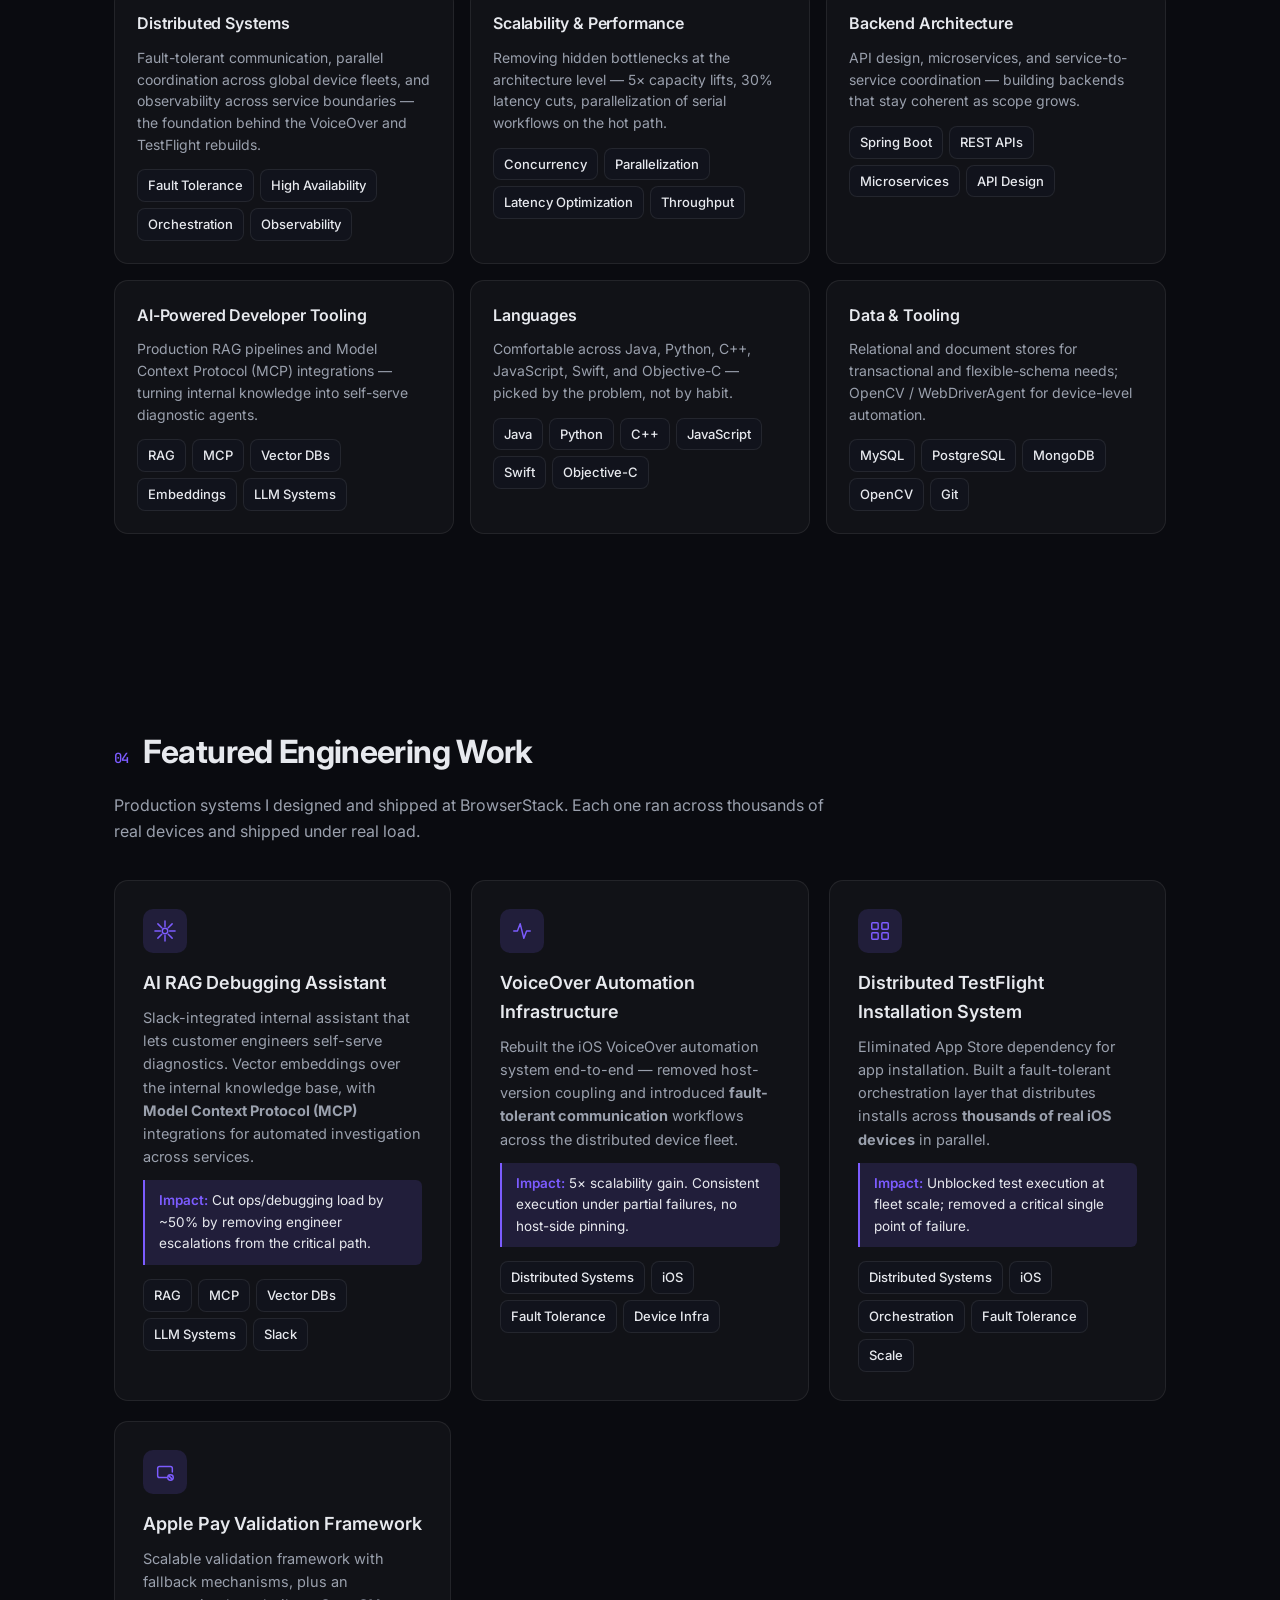
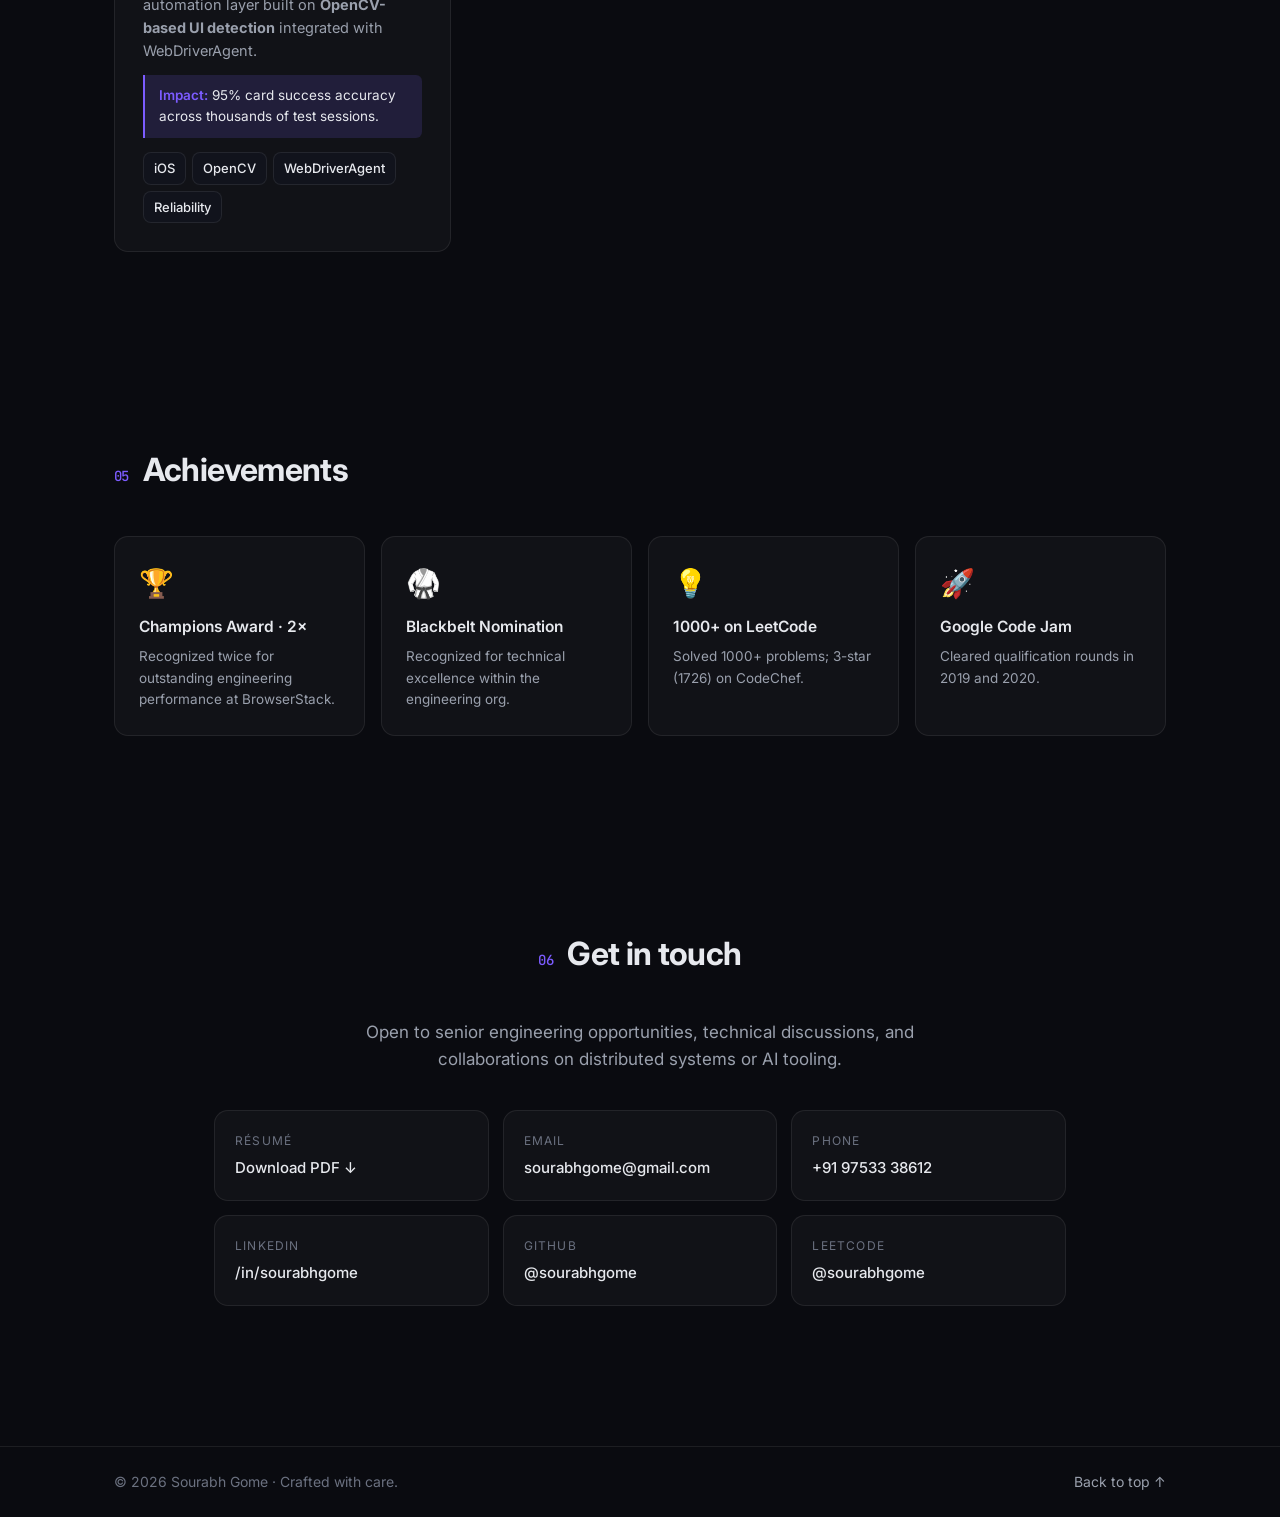
==== commit 5b45ad1b: "Reframe portfolio for senior backend / distributed-systems positioning - Hero: sharper title, 3 impa" ====
--- a/index.html
+++ b/index.html
@@ -3,8 +3,8 @@
 <head>
   <meta charset="UTF-8" />
   <meta name="viewport" content="width=device-width, initial-scale=1.0" />
-  <title>Sourabh Gome — Senior Software Engineer</title>
-  <meta name="description" content="Portfolio of Sourabh Gome — Senior Software Engineer at BrowserStack. Distributed systems, device infrastructure, and AI-powered developer tooling." />
+  <title>Sourabh Gome — Senior Software Engineer · Distributed Systems & Backend Infrastructure</title>
+  <meta name="description" content="Sourabh Gome — Senior Software Engineer at BrowserStack. Distributed systems, backend infrastructure, system design, and AI-powered developer tooling (RAG + MCP). 5× scalability lift, 50% ops-load reduction, 95% Apple Pay success accuracy." />
   <link rel="preconnect" href="https://fonts.googleapis.com">
   <link rel="preconnect" href="https://fonts.gstatic.com" crossorigin>
   <link href="https://fonts.googleapis.com/css2?family=Inter:wght@300;400;500;600;700;800&family=JetBrains+Mono:wght@400;500&display=swap" rel="stylesheet">
@@ -39,21 +39,29 @@
     <!-- Hero -->
     <section class="hero">
       <div class="container hero-inner">
-        <p class="eyebrow"><span class="dot"></span> Available for senior engineering roles</p>
+        <p class="eyebrow"><span class="dot"></span> Open to Senior / Staff roles · Distributed Systems · Backend Infrastructure</p>
         <h1 class="hero-title">
-          Building <span class="grad">scalable systems</span><br>
-          across thousands of devices.
+          Engineering <span class="grad">distributed systems</span><br>
+          for thousands of real devices.
         </h1>
         <p class="hero-sub">
-          Senior Software Engineer with 4.5+ years at <strong>BrowserStack</strong> designing
-          distributed systems, device infrastructure, and AI-powered developer tooling using RAG pipelines.
+          Senior Software Engineer at <strong>BrowserStack</strong>. I design backend infrastructure and
+          AI-powered developer tooling that runs at production scale — solving hard problems in
+          concurrency, fault tolerance, and orchestration across a global device fleet.
         </p>
+
+        <ul class="hero-impact">
+          <li>Scaled <strong>VoiceOver infrastructure 5×</strong> across distributed device fleets by removing host-version coupling and adding fault-tolerant communication.</li>
+          <li>Shipped an internal <strong>RAG + MCP debugging assistant</strong> on Slack — cut ops/debugging load by <strong>~50%</strong> by enabling customer engineers to self-serve.</li>
+          <li>Cut <strong>Android device cleanup latency 30%</strong> at the median through parallelized backend workflows.</li>
+        </ul>
+
         <div class="hero-cta">
-          <a class="btn btn-primary" href="#experience">View experience</a>
-          <a class="btn btn-ghost" href="Sourabh_Gome_Resume.pdf" download>
+          <a class="btn btn-primary" href="Sourabh_Gome_Resume.pdf" download>
             <svg viewBox="0 0 24 24" width="16" height="16" fill="none" stroke="currentColor" stroke-width="2" stroke-linecap="round" stroke-linejoin="round"><path d="M21 15v4a2 2 0 0 1-2 2H5a2 2 0 0 1-2-2v-4"/><polyline points="7 10 12 15 17 10"/><line x1="12" y1="15" x2="12" y2="3"/></svg>
             Download résumé
           </a>
+          <a class="btn btn-ghost" href="#experience">View experience</a>
           <a class="btn btn-ghost" href="mailto:sourabhgome@gmail.com">Get in touch →</a>
         </div>
 
@@ -64,11 +72,11 @@
           </div>
           <div class="stat">
             <div class="stat-num" data-target="50" data-suffix="%">0</div>
-            <div class="stat-label">operational load reduced</div>
+            <div class="stat-label">ops load reduced</div>
           </div>
           <div class="stat">
-            <div class="stat-num" data-target="1000" data-suffix="+">0</div>
-            <div class="stat-label">LeetCode problems</div>
+            <div class="stat-num" data-target="95" data-suffix="%">0</div>
+            <div class="stat-label">Apple Pay accuracy</div>
           </div>
           <div class="stat">
             <div class="stat-num" data-target="4.5" data-suffix="+">0</div>
@@ -96,8 +104,9 @@
               integrations that help engineers debug faster.
             </p>
             <p>
-              I care about systems that scale, communicate reliably under failure,
-              and disappear when they work — so people can focus on the product.
+              <strong>What I'm looking for:</strong> a Senior or Staff role on systems that operate at real scale —
+              backend infrastructure, distributed systems, device fleets, or AI-platform work. Bonus if there's hard
+              concurrency, fault-tolerance, or orchestration involved.
             </p>
           </div>
           <aside class="about-card">
@@ -131,19 +140,17 @@
               </div>
               <ul class="bullets">
                 <li>
-                  Designed and built an internal <strong>RAG-based debugging assistant</strong> integrated with Slack,
-                  leveraging vector embeddings over internal knowledge bases. Enabled automated diagnostics via
-                  <strong>MCP integrations</strong>, lowering operational load by <strong>50%</strong> by empowering
-                  customer engineers to independently resolve issues.
+                  Shipped an internal <strong>RAG debugging assistant</strong> on Slack — vector embeddings over the
+                  internal knowledge base plus <strong>MCP integrations</strong> for automated diagnostics. Cut ops
+                  load <strong>~50%</strong> by enabling customer engineers to self-serve.
                 </li>
                 <li>
-                  Architected and redesigned the <strong>VoiceOver automation system</strong> by removing host-version
-                  dependency — improving scalability by <strong>5×</strong> with fault-tolerant communication workflows
-                  across the distributed device fleet.
+                  Rebuilt the <strong>VoiceOver automation system</strong> from scratch — removed host-version coupling
+                  and added fault-tolerant communication across the device fleet. <strong>5×</strong> scalability lift.
                 </li>
                 <li>
-                  Reduced Android device cleanup latency from <strong>215s → 172s (20%)</strong> and improved the median
-                  by <strong>30%</strong> through backend workflow optimizations and parallelization.
+                  Cut Android device cleanup latency <strong>215s → 172s (20%)</strong> with a <strong>30%</strong>
+                  median improvement, via backend workflow parallelization.
                 </li>
               </ul>
               <div class="chips">
@@ -201,82 +208,109 @@
       </div>
     </section>
 
-    <!-- Skills -->
+    <!-- Engineering Expertise -->
     <section id="skills" class="section">
       <div class="container">
-        <h2 class="section-title"><span class="num">03</span> Technical Skills</h2>
+        <h2 class="section-title"><span class="num">03</span> Engineering Expertise</h2>
+        <p class="section-lede">The system-design themes I keep coming back to in production work.</p>
         <div class="skills-grid">
           <div class="skill-card">
+            <h4>Distributed Systems</h4>
+            <p>Fault-tolerant communication, parallel coordination across global device fleets, and observability across service boundaries — the foundation behind the VoiceOver and TestFlight rebuilds.</p>
+            <div class="tag-list">
+              <span class="tag">Fault Tolerance</span><span class="tag">High Availability</span><span class="tag">Orchestration</span><span class="tag">Observability</span>
+            </div>
+          </div>
+          <div class="skill-card">
+            <h4>Scalability & Performance</h4>
+            <p>Removing hidden bottlenecks at the architecture level — 5× capacity lifts, 30% latency cuts, parallelization of serial workflows on the hot path.</p>
+            <div class="tag-list">
+              <span class="tag">Concurrency</span><span class="tag">Parallelization</span><span class="tag">Latency Optimization</span><span class="tag">Throughput</span>
+            </div>
+          </div>
+          <div class="skill-card">
+            <h4>Backend Architecture</h4>
+            <p>API design, microservices, and service-to-service coordination — building backends that stay coherent as scope grows.</p>
+            <div class="tag-list">
+              <span class="tag">Spring Boot</span><span class="tag">REST APIs</span><span class="tag">Microservices</span><span class="tag">API Design</span>
+            </div>
+          </div>
+          <div class="skill-card">
+            <h4>AI-Powered Developer Tooling</h4>
+            <p>Production RAG pipelines and Model Context Protocol (MCP) integrations — turning internal knowledge into self-serve diagnostic agents.</p>
+            <div class="tag-list">
+              <span class="tag">RAG</span><span class="tag">MCP</span><span class="tag">Vector DBs</span><span class="tag">Embeddings</span><span class="tag">LLM Systems</span>
+            </div>
+          </div>
+          <div class="skill-card">
             <h4>Languages</h4>
-            <div class="tag-list">
-              <span class="tag">Java</span><span class="tag">Python</span><span class="tag">C++</span>
-              <span class="tag">JavaScript</span><span class="tag">Swift</span><span class="tag">Objective-C</span>
-            </div>
-          </div>
-          <div class="skill-card">
-            <h4>System Design</h4>
-            <div class="tag-list">
-              <span class="tag">Distributed Systems</span><span class="tag">Scalability</span>
-              <span class="tag">High Availability</span><span class="tag">Fault Tolerance</span>
-              <span class="tag">Concurrency</span><span class="tag">API Design</span>
-            </div>
-          </div>
-          <div class="skill-card">
-            <h4>Backend</h4>
-            <div class="tag-list">
-              <span class="tag">Spring Boot</span><span class="tag">REST APIs</span>
-              <span class="tag">Microservices</span>
-            </div>
-          </div>
-          <div class="skill-card">
-            <h4>Databases</h4>
-            <div class="tag-list">
-              <span class="tag">MySQL</span><span class="tag">PostgreSQL</span><span class="tag">MongoDB</span>
-            </div>
-          </div>
-          <div class="skill-card">
-            <h4>AI / ML</h4>
-            <div class="tag-list">
-              <span class="tag">RAG</span><span class="tag">Vector Databases</span>
-              <span class="tag">Embeddings</span><span class="tag">LLM Systems</span>
-              <span class="tag">MCP</span>
-            </div>
-          </div>
-          <div class="skill-card">
-            <h4>Tools</h4>
-            <div class="tag-list">
-              <span class="tag">Git</span><span class="tag">OpenCV</span>
-              <span class="tag">Xcode</span><span class="tag">Android Studio</span>
-            </div>
-          </div>
-        </div>
-      </div>
-    </section>
-
-    <!-- Projects -->
+            <p>Comfortable across Java, Python, C++, JavaScript, Swift, and Objective-C — picked by the problem, not by habit.</p>
+            <div class="tag-list">
+              <span class="tag">Java</span><span class="tag">Python</span><span class="tag">C++</span><span class="tag">JavaScript</span><span class="tag">Swift</span><span class="tag">Objective-C</span>
+            </div>
+          </div>
+          <div class="skill-card">
+            <h4>Data &amp; Tooling</h4>
+            <p>Relational and document stores for transactional and flexible-schema needs; OpenCV / WebDriverAgent for device-level automation.</p>
+            <div class="tag-list">
+              <span class="tag">MySQL</span><span class="tag">PostgreSQL</span><span class="tag">MongoDB</span><span class="tag">OpenCV</span><span class="tag">Git</span>
+            </div>
+          </div>
+        </div>
+      </div>
+    </section>
+
+    <!-- Featured Engineering Work -->
     <section id="projects" class="section">
       <div class="container">
-        <h2 class="section-title"><span class="num">04</span> Projects</h2>
+        <h2 class="section-title"><span class="num">04</span> Featured Engineering Work</h2>
+        <p class="section-lede">Production systems I designed and shipped at BrowserStack. Each one ran across thousands of real devices and shipped under real load.</p>
         <div class="projects-grid">
           <article class="project-card">
             <div class="project-icon">
-              <svg viewBox="0 0 24 24" fill="none" stroke="currentColor" stroke-width="1.6" stroke-linecap="round" stroke-linejoin="round"><circle cx="6" cy="6" r="2"/><circle cx="18" cy="18" r="2"/><circle cx="18" cy="6" r="2"/><circle cx="6" cy="18" r="2"/><path d="M8 6h8M6 8v8M18 8v8M8 18h8"/></svg>
-            </div>
-            <h3>Path Finding Visualizer</h3>
-            <p>Interactive web application to visualize graph algorithms — Dijkstra, BFS, and DFS — with step-by-step animation.</p>
-            <div class="tag-list">
-              <span class="tag">JavaScript</span><span class="tag">Algorithms</span><span class="tag">Web</span>
+              <svg viewBox="0 0 24 24" fill="none" stroke="currentColor" stroke-width="1.6" stroke-linecap="round" stroke-linejoin="round"><circle cx="12" cy="12" r="3"/><path d="M12 1v6m0 10v6M4.22 4.22l4.24 4.24m7.08 7.08l4.24 4.24M1 12h6m10 0h6M4.22 19.78l4.24-4.24m7.08-7.08l4.24-4.24"/></svg>
+            </div>
+            <h3>AI RAG Debugging Assistant</h3>
+            <p>Slack-integrated internal assistant that lets customer engineers self-serve diagnostics. Vector embeddings over the internal knowledge base, with <strong>Model Context Protocol (MCP)</strong> integrations for automated investigation across services.</p>
+            <p class="impact"><strong>Impact:</strong> Cut ops/debugging load by ~50% by removing engineer escalations from the critical path.</p>
+            <div class="tag-list">
+              <span class="tag">RAG</span><span class="tag">MCP</span><span class="tag">Vector DBs</span><span class="tag">LLM Systems</span><span class="tag">Slack</span>
             </div>
           </article>
 
           <article class="project-card">
             <div class="project-icon">
-              <svg viewBox="0 0 24 24" fill="none" stroke="currentColor" stroke-width="1.6" stroke-linecap="round" stroke-linejoin="round"><rect x="3" y="4" width="18" height="12" rx="2"/><path d="M8 20h8M12 16v4"/></svg>
-            </div>
-            <h3>Remote Desktop Manager</h3>
-            <p>Multi-threaded application using socket programming for remote device control and file transfer across networks.</p>
-            <div class="tag-list">
-              <span class="tag">Sockets</span><span class="tag">Multi-threading</span><span class="tag">Systems</span>
+              <svg viewBox="0 0 24 24" fill="none" stroke="currentColor" stroke-width="1.6" stroke-linecap="round" stroke-linejoin="round"><path d="M3 12h4l3-8 4 16 3-8h4"/></svg>
+            </div>
+            <h3>VoiceOver Automation Infrastructure</h3>
+            <p>Rebuilt the iOS VoiceOver automation system end-to-end — removed host-version coupling and introduced <strong>fault-tolerant communication</strong> workflows across the distributed device fleet.</p>
+            <p class="impact"><strong>Impact:</strong> 5× scalability gain. Consistent execution under partial failures, no host-side pinning.</p>
+            <div class="tag-list">
+              <span class="tag">Distributed Systems</span><span class="tag">iOS</span><span class="tag">Fault Tolerance</span><span class="tag">Device Infra</span>
+            </div>
+          </article>
+
+          <article class="project-card">
+            <div class="project-icon">
+              <svg viewBox="0 0 24 24" fill="none" stroke="currentColor" stroke-width="1.6" stroke-linecap="round" stroke-linejoin="round"><rect x="3" y="3" width="7" height="7" rx="1"/><rect x="14" y="3" width="7" height="7" rx="1"/><rect x="3" y="14" width="7" height="7" rx="1"/><rect x="14" y="14" width="7" height="7" rx="1"/></svg>
+            </div>
+            <h3>Distributed TestFlight Installation System</h3>
+            <p>Eliminated App Store dependency for app installation. Built a fault-tolerant orchestration layer that distributes installs across <strong>thousands of real iOS devices</strong> in parallel.</p>
+            <p class="impact"><strong>Impact:</strong> Unblocked test execution at fleet scale; removed a critical single point of failure.</p>
+            <div class="tag-list">
+              <span class="tag">Distributed Systems</span><span class="tag">iOS</span><span class="tag">Orchestration</span><span class="tag">Fault Tolerance</span><span class="tag">Scale</span>
+            </div>
+          </article>
+
+          <article class="project-card">
+            <div class="project-icon">
+              <svg viewBox="0 0 24 24" fill="none" stroke="currentColor" stroke-width="1.6" stroke-linecap="round" stroke-linejoin="round"><path d="M20 12V8a2 2 0 0 0-2-2H6a2 2 0 0 0-2 2v8a2 2 0 0 0 2 2h8"/><circle cx="18" cy="18" r="3"/><path d="M16.5 16.5l3 3"/></svg>
+            </div>
+            <h3>Apple Pay Validation Framework</h3>
+            <p>Scalable validation framework with fallback mechanisms, plus an automation layer built on <strong>OpenCV-based UI detection</strong> integrated with WebDriverAgent.</p>
+            <p class="impact"><strong>Impact:</strong> 95% card success accuracy across thousands of test sessions.</p>
+            <div class="tag-list">
+              <span class="tag">iOS</span><span class="tag">OpenCV</span><span class="tag">WebDriverAgent</span><span class="tag">Reliability</span>
             </div>
           </article>
         </div>
--- a/styles.css
+++ b/styles.css
@@ -173,6 +173,32 @@
   max-width: 700px;
   margin: 0 0 36px;
 }
+/* Hero impact bullets */
+.hero-impact {
+  list-style: none;
+  margin: 0 0 36px;
+  padding: 0;
+  display: flex; flex-direction: column;
+  gap: 10px;
+  max-width: 720px;
+}
+.hero-impact li {
+  position: relative;
+  padding-left: 22px;
+  color: var(--text-dim);
+  font-size: 15.5px;
+  line-height: 1.55;
+}
+.hero-impact li::before {
+  content: '';
+  position: absolute;
+  left: 0; top: 9px;
+  width: 8px; height: 8px;
+  border-radius: 2px;
+  background: var(--grad);
+}
+.hero-impact strong { color: var(--text); font-weight: 600; }
+
 .hero-cta { display: flex; gap: 12px; flex-wrap: wrap; margin-bottom: 56px; }
 .btn {
   display: inline-flex; align-items: center; gap: 8px;
@@ -229,7 +255,7 @@
 }
 
 /* ===== Sections ===== */
-.section { padding: 80px 0; }
+.section { padding: 96px 0; }
 .section-title {
   font-size: clamp(24px, 3vw, 32px);
   font-weight: 700;
@@ -243,6 +269,13 @@
   font-size: 14px;
   color: var(--accent);
   font-weight: 500;
+}
+.section-lede {
+  color: var(--text-dim);
+  font-size: 16px;
+  max-width: 720px;
+  margin: -24px 0 36px;
+  line-height: 1.6;
 }
 
 /* ===== About ===== */
@@ -346,12 +379,18 @@
 }
 .skill-card:hover { border-color: var(--accent); transform: translateY(-3px); }
 .skill-card h4 {
+  margin: 0 0 10px;
+  font-size: 16px;
+  color: var(--text);
+  font-weight: 600;
+  letter-spacing: -0.01em;
+  text-transform: none;
+}
+.skill-card p {
   margin: 0 0 14px;
-  font-size: 13px;
-  color: var(--text-mute);
-  font-weight: 500;
-  text-transform: uppercase;
-  letter-spacing: 0.1em;
+  color: var(--text-dim);
+  font-size: 14px;
+  line-height: 1.55;
 }
 .tag-list { display: flex; flex-wrap: wrap; gap: 6px; }
 .tag {
@@ -401,7 +440,17 @@
 }
 .project-icon svg { width: 22px; height: 22px; }
 .project-card h3 { margin: 0 0 8px; font-size: 18px; font-weight: 600; }
-.project-card p { margin: 0 0 16px; color: var(--text-dim); font-size: 14.5px; }
+.project-card p { margin: 0 0 12px; color: var(--text-dim); font-size: 14.5px; }
+.project-card p.impact {
+  padding: 10px 14px;
+  background: var(--accent-soft);
+  border-left: 2px solid var(--accent);
+  border-radius: 0 6px 6px 0;
+  color: var(--text);
+  font-size: 13.5px;
+  margin: 0 0 14px;
+}
+.project-card p.impact strong { color: var(--accent); font-weight: 600; }
 
 /* ===== Achievements ===== */
 .ach-grid {
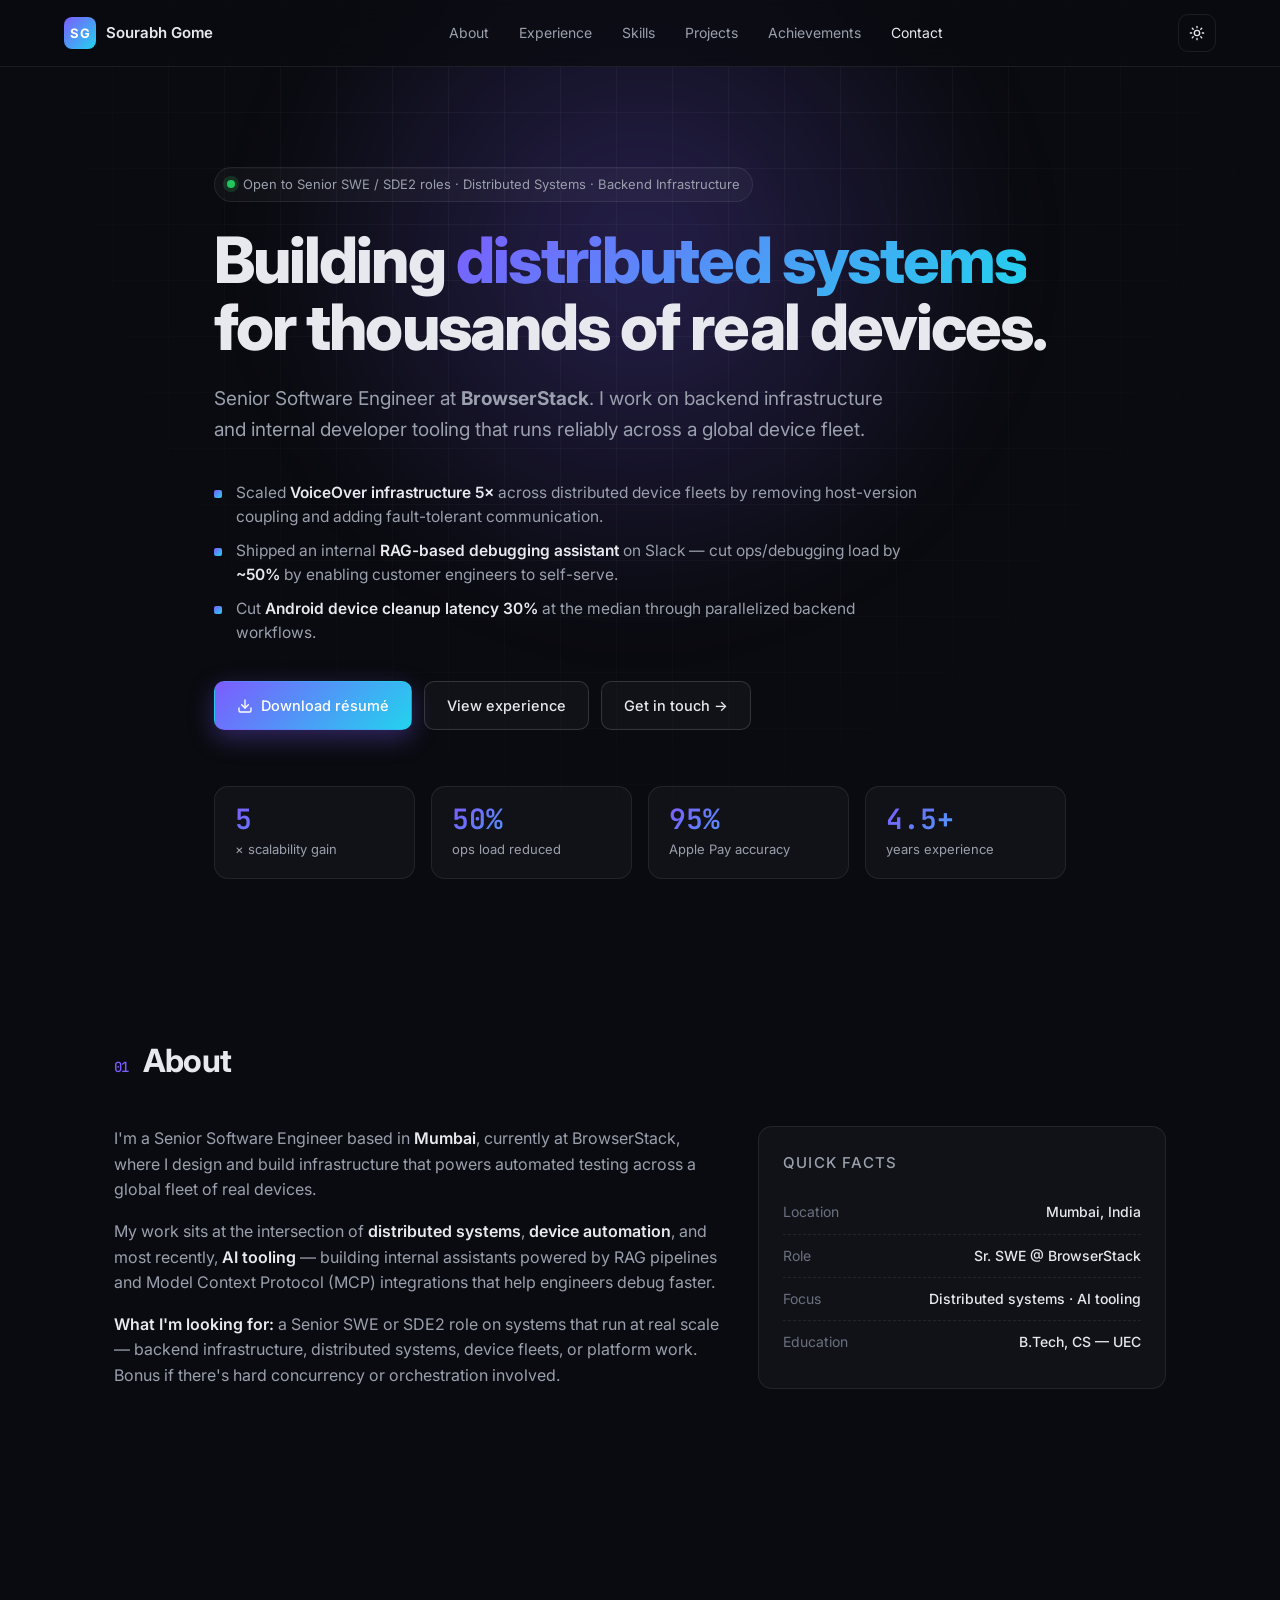
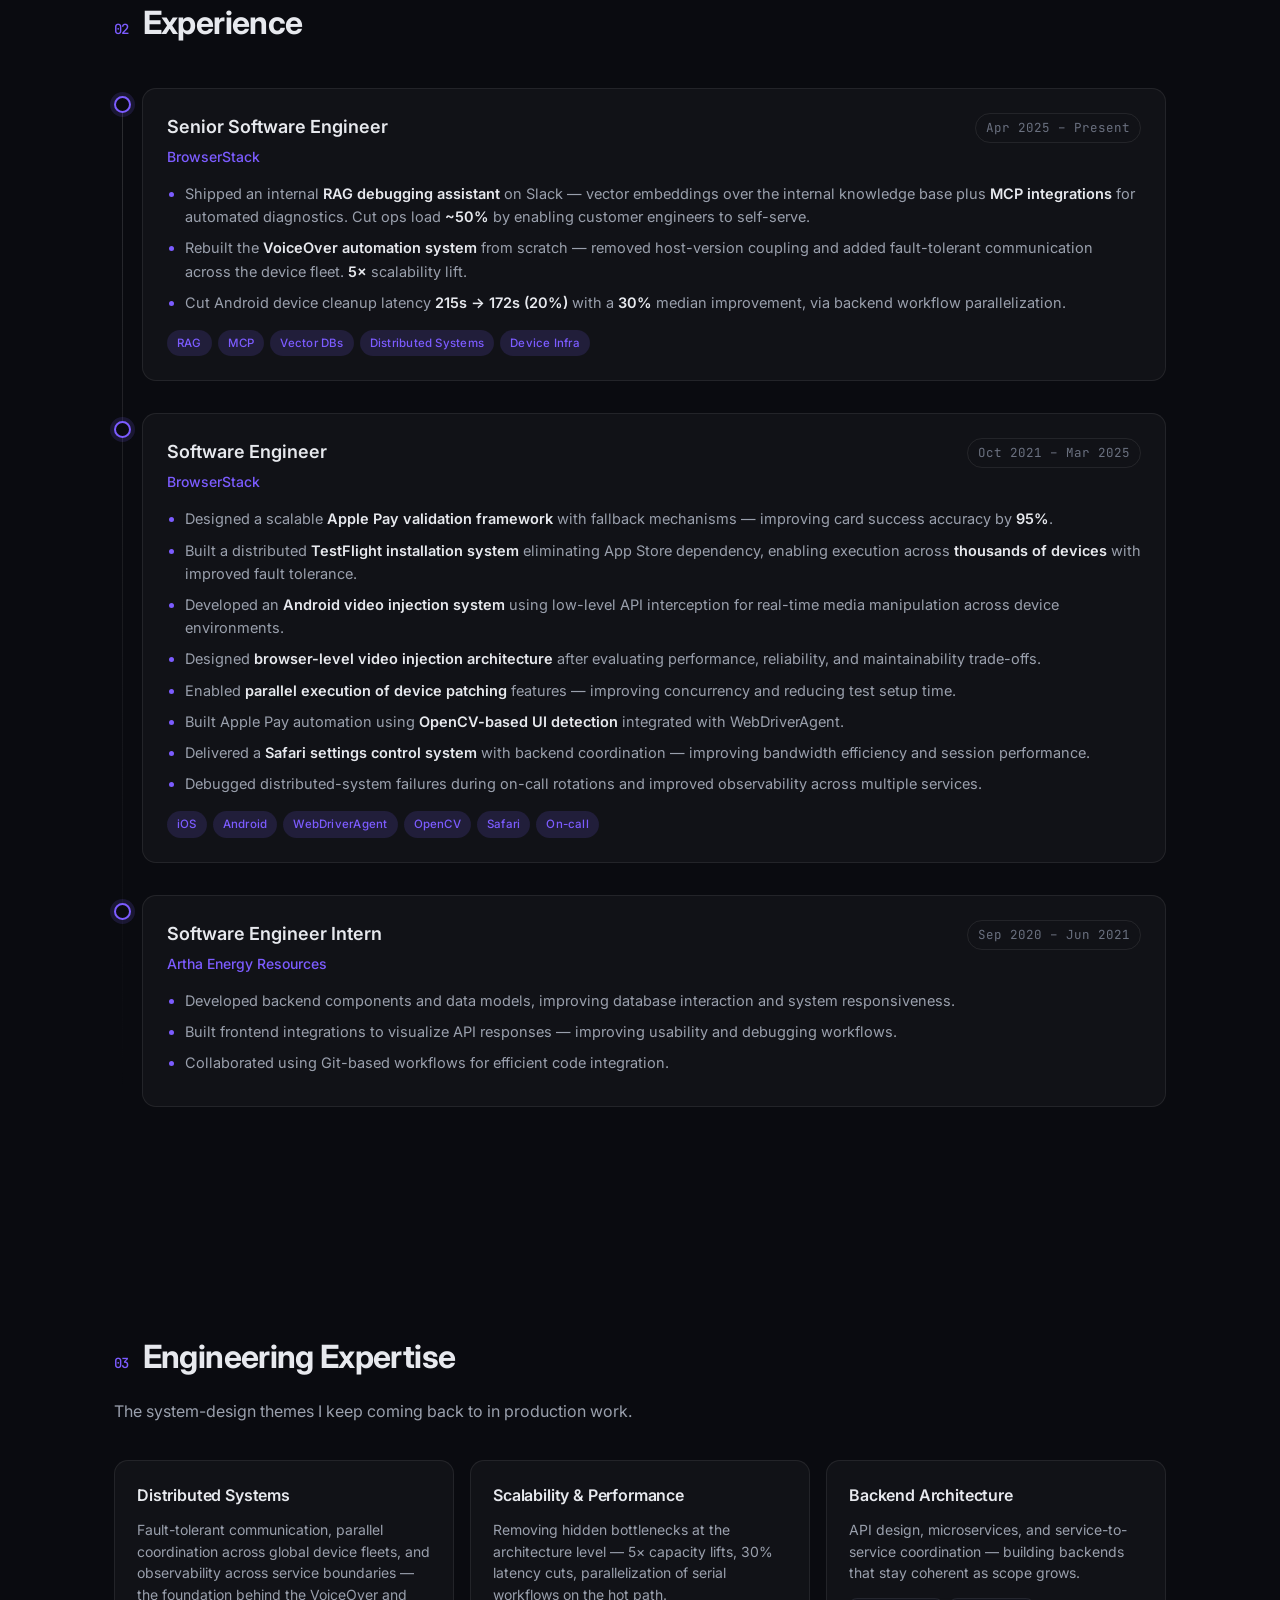
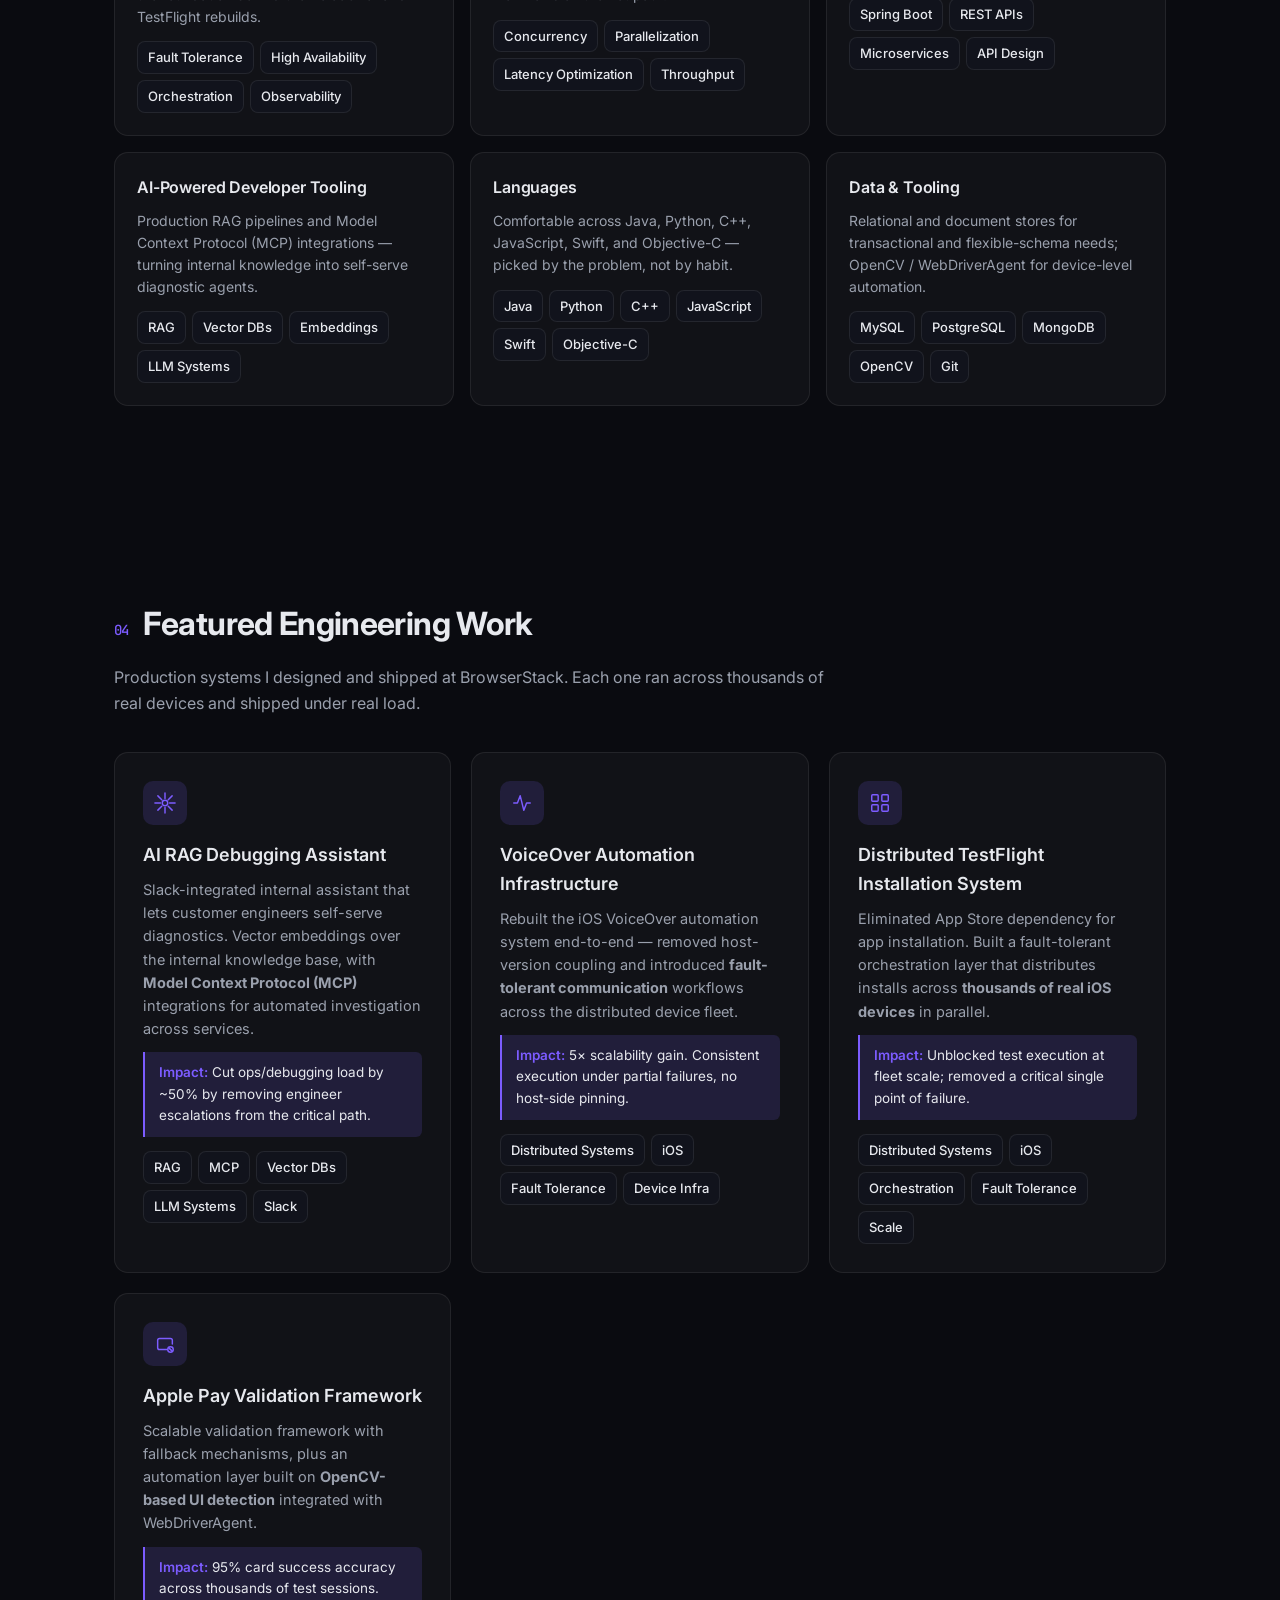
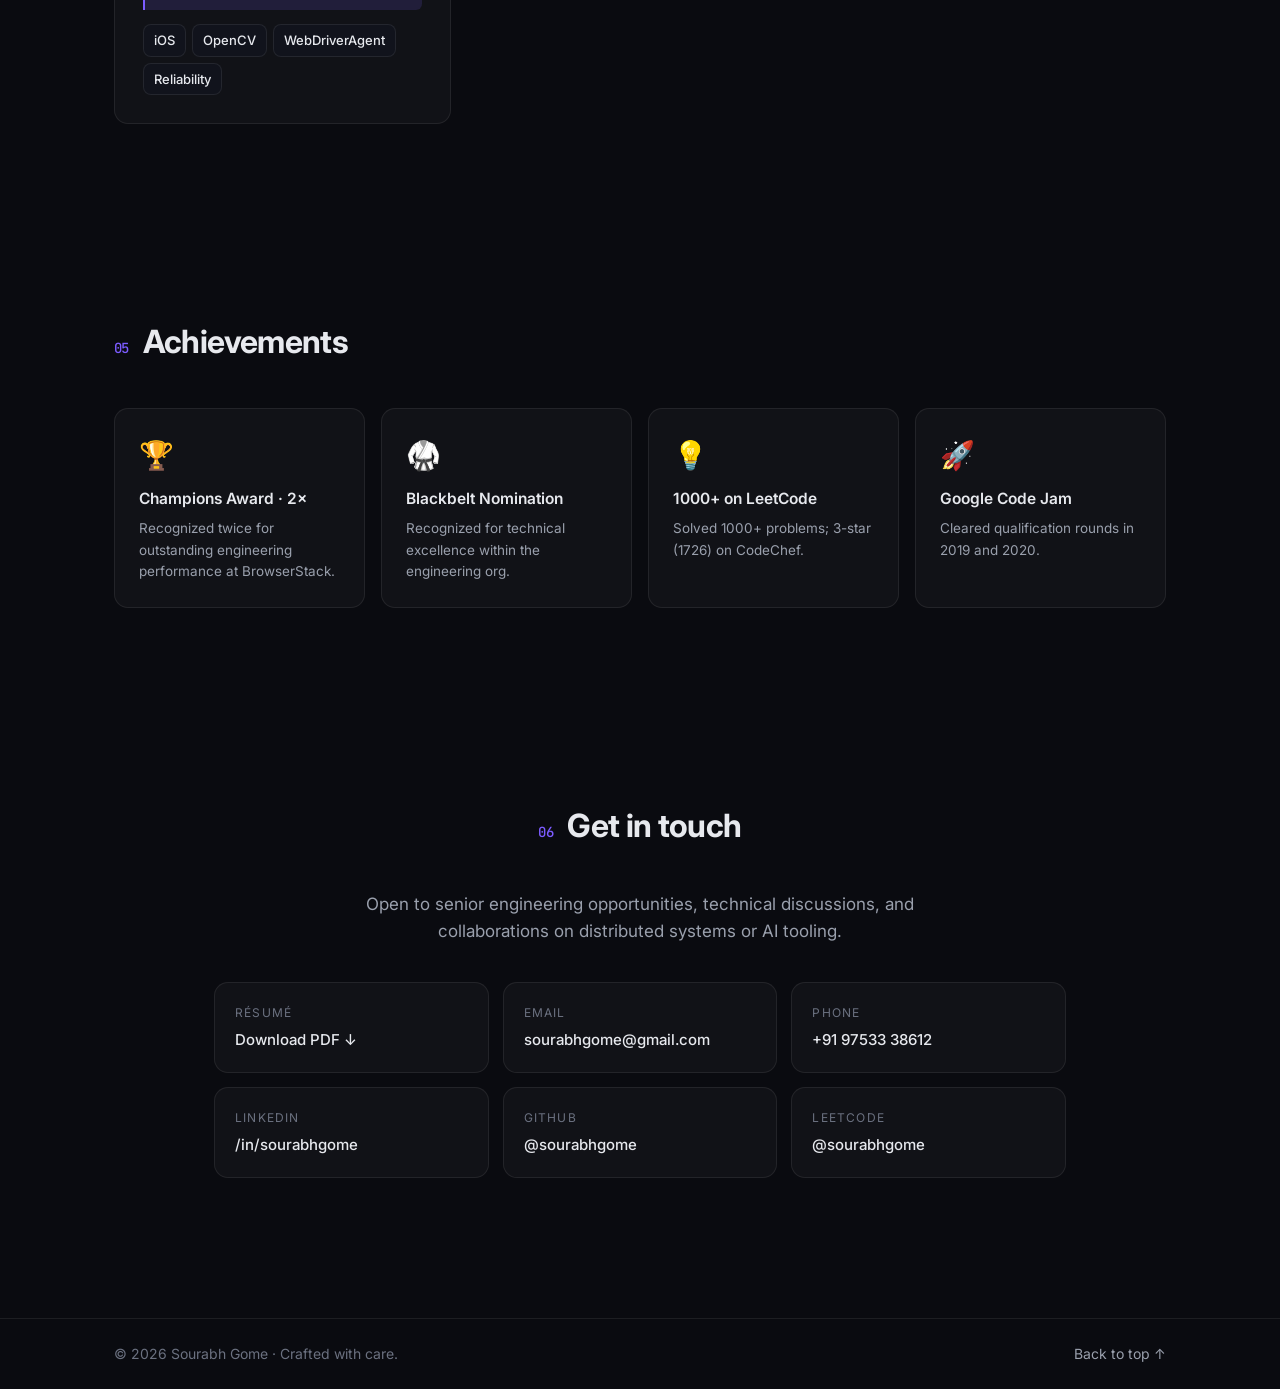
==== commit da69e800: "Soften homepage tone — calmer phrasing, less MCP, SDE2-targeted positioning - Hero title: "Engineeri" ====
--- a/index.html
+++ b/index.html
@@ -39,20 +39,19 @@
     <!-- Hero -->
     <section class="hero">
       <div class="container hero-inner">
-        <p class="eyebrow"><span class="dot"></span> Open to Senior / Staff roles · Distributed Systems · Backend Infrastructure</p>
+        <p class="eyebrow"><span class="dot"></span> Open to Senior SWE / SDE2 roles · Distributed Systems · Backend Infrastructure</p>
         <h1 class="hero-title">
-          Engineering <span class="grad">distributed systems</span><br>
+          Building <span class="grad">distributed systems</span><br>
           for thousands of real devices.
         </h1>
         <p class="hero-sub">
-          Senior Software Engineer at <strong>BrowserStack</strong>. I design backend infrastructure and
-          AI-powered developer tooling that runs at production scale — solving hard problems in
-          concurrency, fault tolerance, and orchestration across a global device fleet.
+          Senior Software Engineer at <strong>BrowserStack</strong>. I work on backend infrastructure and
+          internal developer tooling that runs reliably across a global device fleet.
         </p>
 
         <ul class="hero-impact">
           <li>Scaled <strong>VoiceOver infrastructure 5×</strong> across distributed device fleets by removing host-version coupling and adding fault-tolerant communication.</li>
-          <li>Shipped an internal <strong>RAG + MCP debugging assistant</strong> on Slack — cut ops/debugging load by <strong>~50%</strong> by enabling customer engineers to self-serve.</li>
+          <li>Shipped an internal <strong>RAG-based debugging assistant</strong> on Slack — cut ops/debugging load by <strong>~50%</strong> by enabling customer engineers to self-serve.</li>
           <li>Cut <strong>Android device cleanup latency 30%</strong> at the median through parallelized backend workflows.</li>
         </ul>
 
@@ -104,9 +103,9 @@
               integrations that help engineers debug faster.
             </p>
             <p>
-              <strong>What I'm looking for:</strong> a Senior or Staff role on systems that operate at real scale —
-              backend infrastructure, distributed systems, device fleets, or AI-platform work. Bonus if there's hard
-              concurrency, fault-tolerance, or orchestration involved.
+              <strong>What I'm looking for:</strong> a Senior SWE or SDE2 role on systems that run at real scale —
+              backend infrastructure, distributed systems, device fleets, or platform work. Bonus if there's hard
+              concurrency or orchestration involved.
             </p>
           </div>
           <aside class="about-card">
@@ -239,7 +238,7 @@
             <h4>AI-Powered Developer Tooling</h4>
             <p>Production RAG pipelines and Model Context Protocol (MCP) integrations — turning internal knowledge into self-serve diagnostic agents.</p>
             <div class="tag-list">
-              <span class="tag">RAG</span><span class="tag">MCP</span><span class="tag">Vector DBs</span><span class="tag">Embeddings</span><span class="tag">LLM Systems</span>
+              <span class="tag">RAG</span><span class="tag">Vector DBs</span><span class="tag">Embeddings</span><span class="tag">LLM Systems</span>
             </div>
           </div>
           <div class="skill-card">
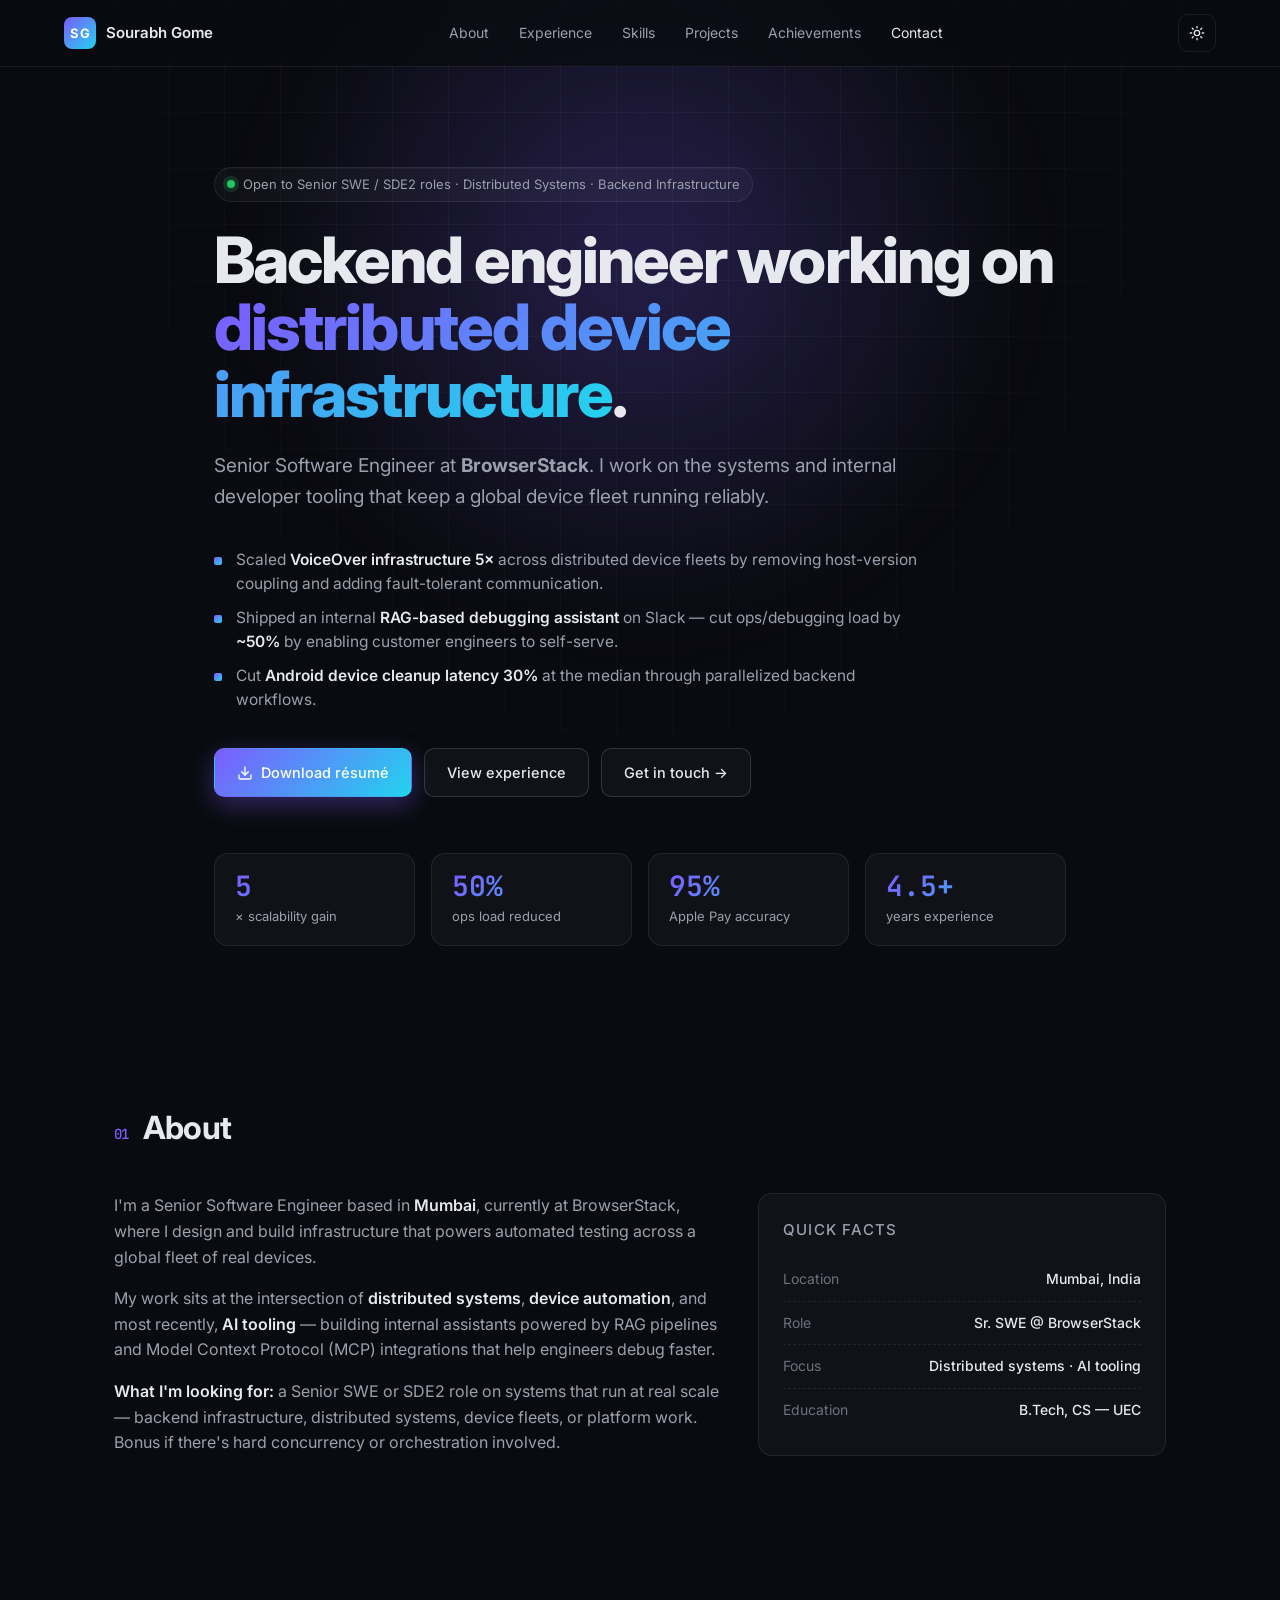
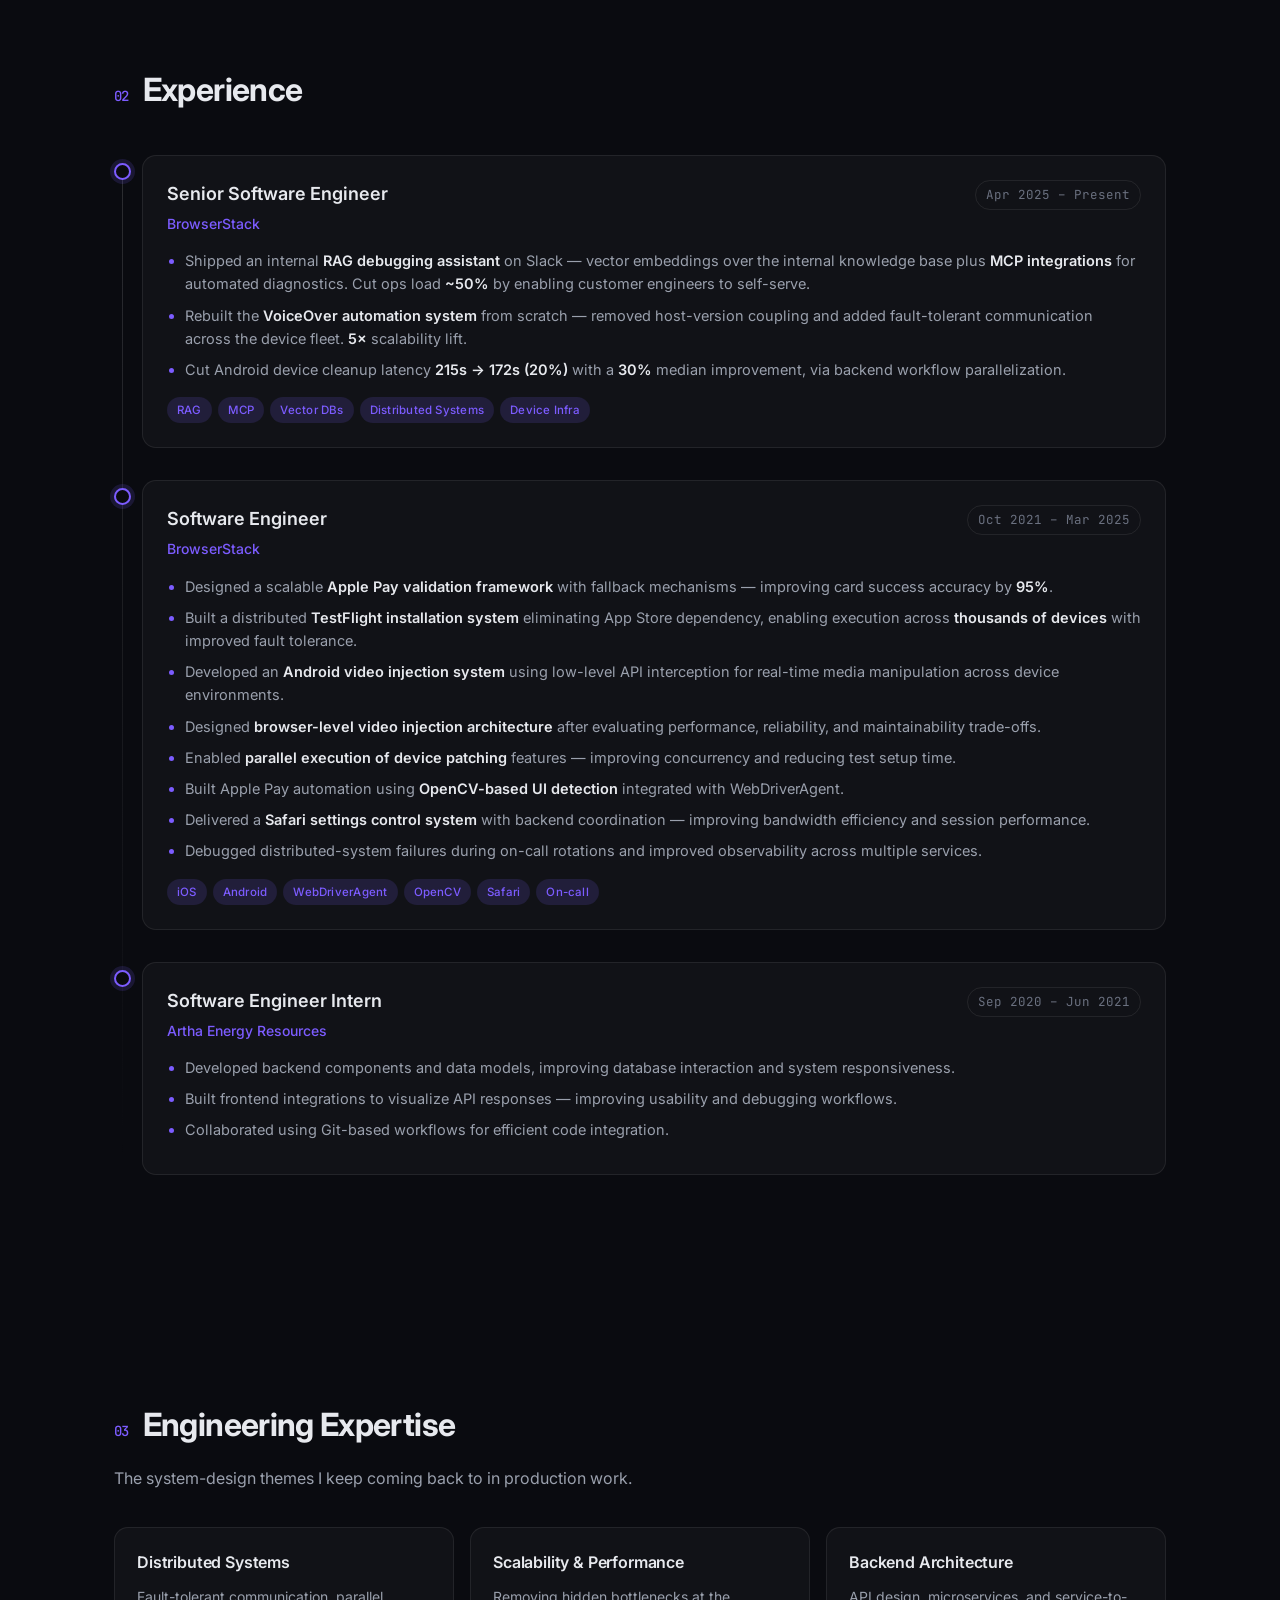
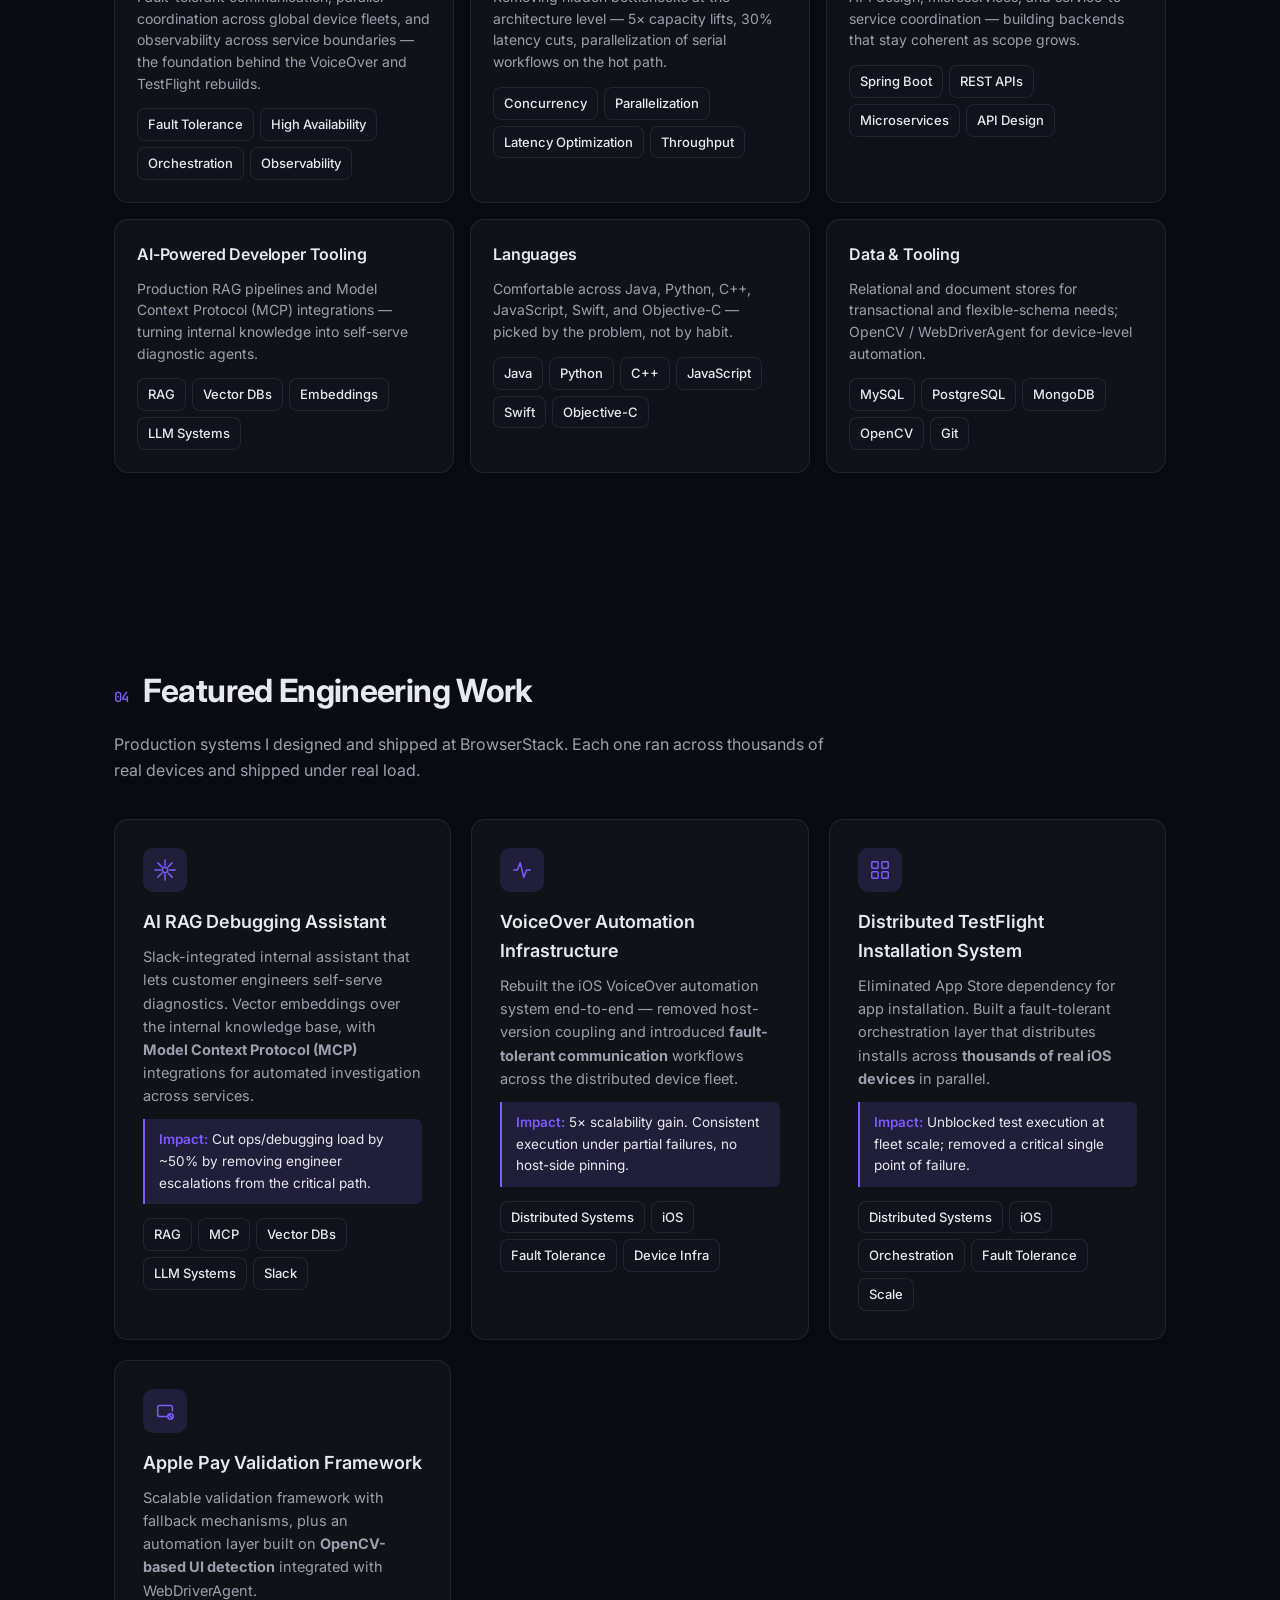
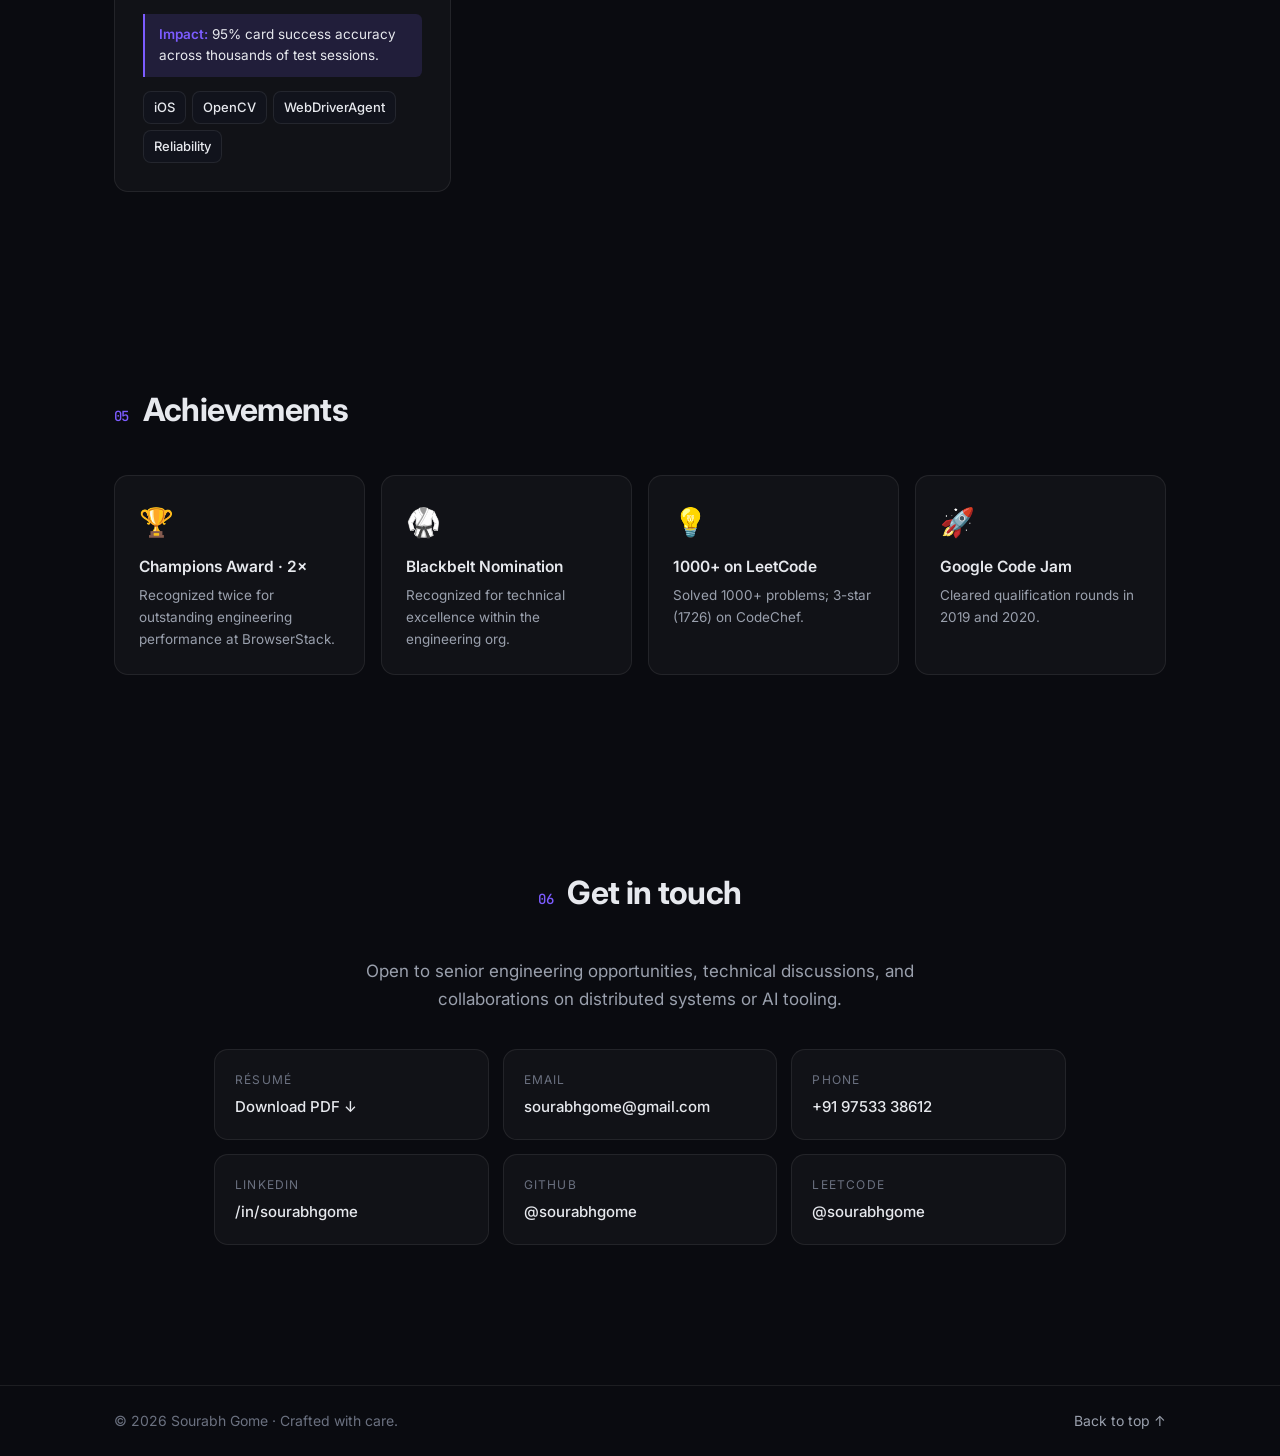
==== commit ae5543d4: "Swap hero title to understated 'Backend engineer working on distributed device infrastructure'" ====
--- a/index.html
+++ b/index.html
@@ -41,12 +41,12 @@
       <div class="container hero-inner">
         <p class="eyebrow"><span class="dot"></span> Open to Senior SWE / SDE2 roles · Distributed Systems · Backend Infrastructure</p>
         <h1 class="hero-title">
-          Building <span class="grad">distributed systems</span><br>
-          for thousands of real devices.
+          Backend engineer working on<br>
+          <span class="grad">distributed device infrastructure</span>.
         </h1>
         <p class="hero-sub">
-          Senior Software Engineer at <strong>BrowserStack</strong>. I work on backend infrastructure and
-          internal developer tooling that runs reliably across a global device fleet.
+          Senior Software Engineer at <strong>BrowserStack</strong>. I work on the systems and
+          internal developer tooling that keep a global device fleet running reliably.
         </p>
 
         <ul class="hero-impact">
